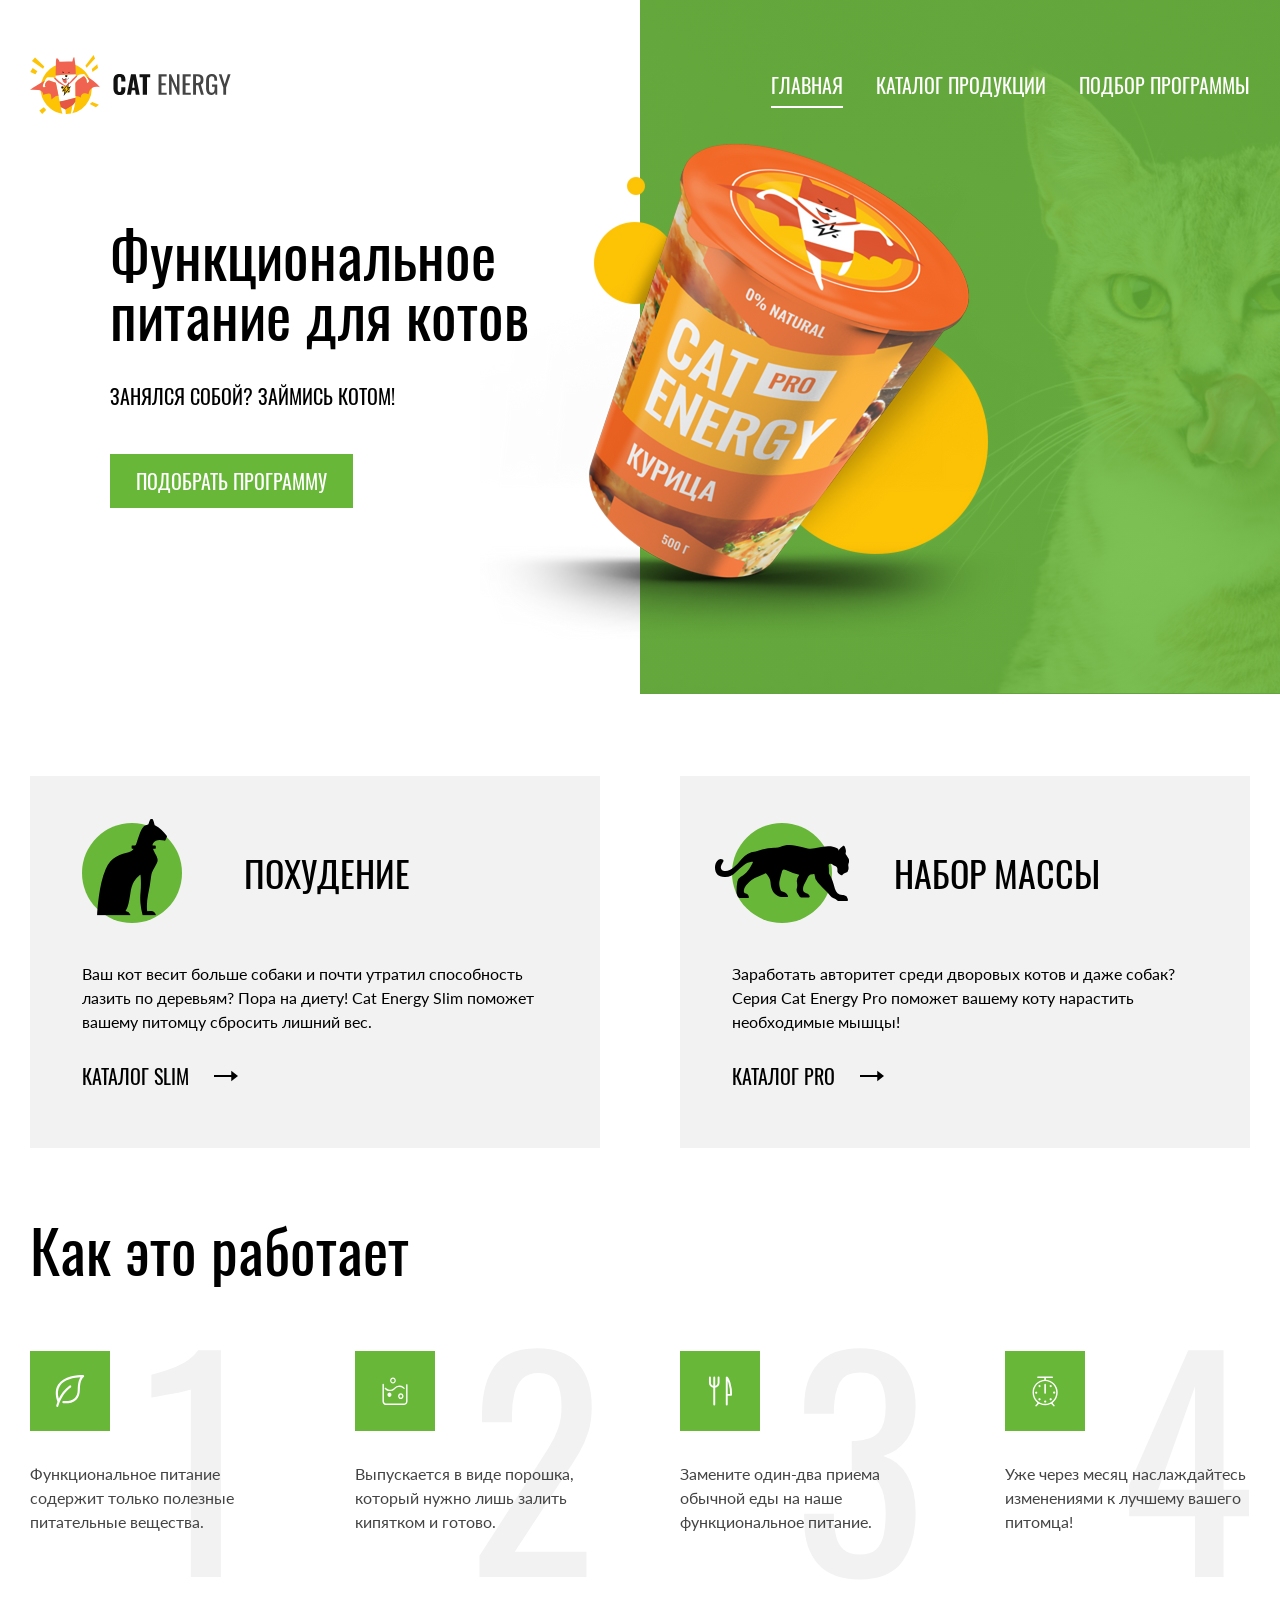
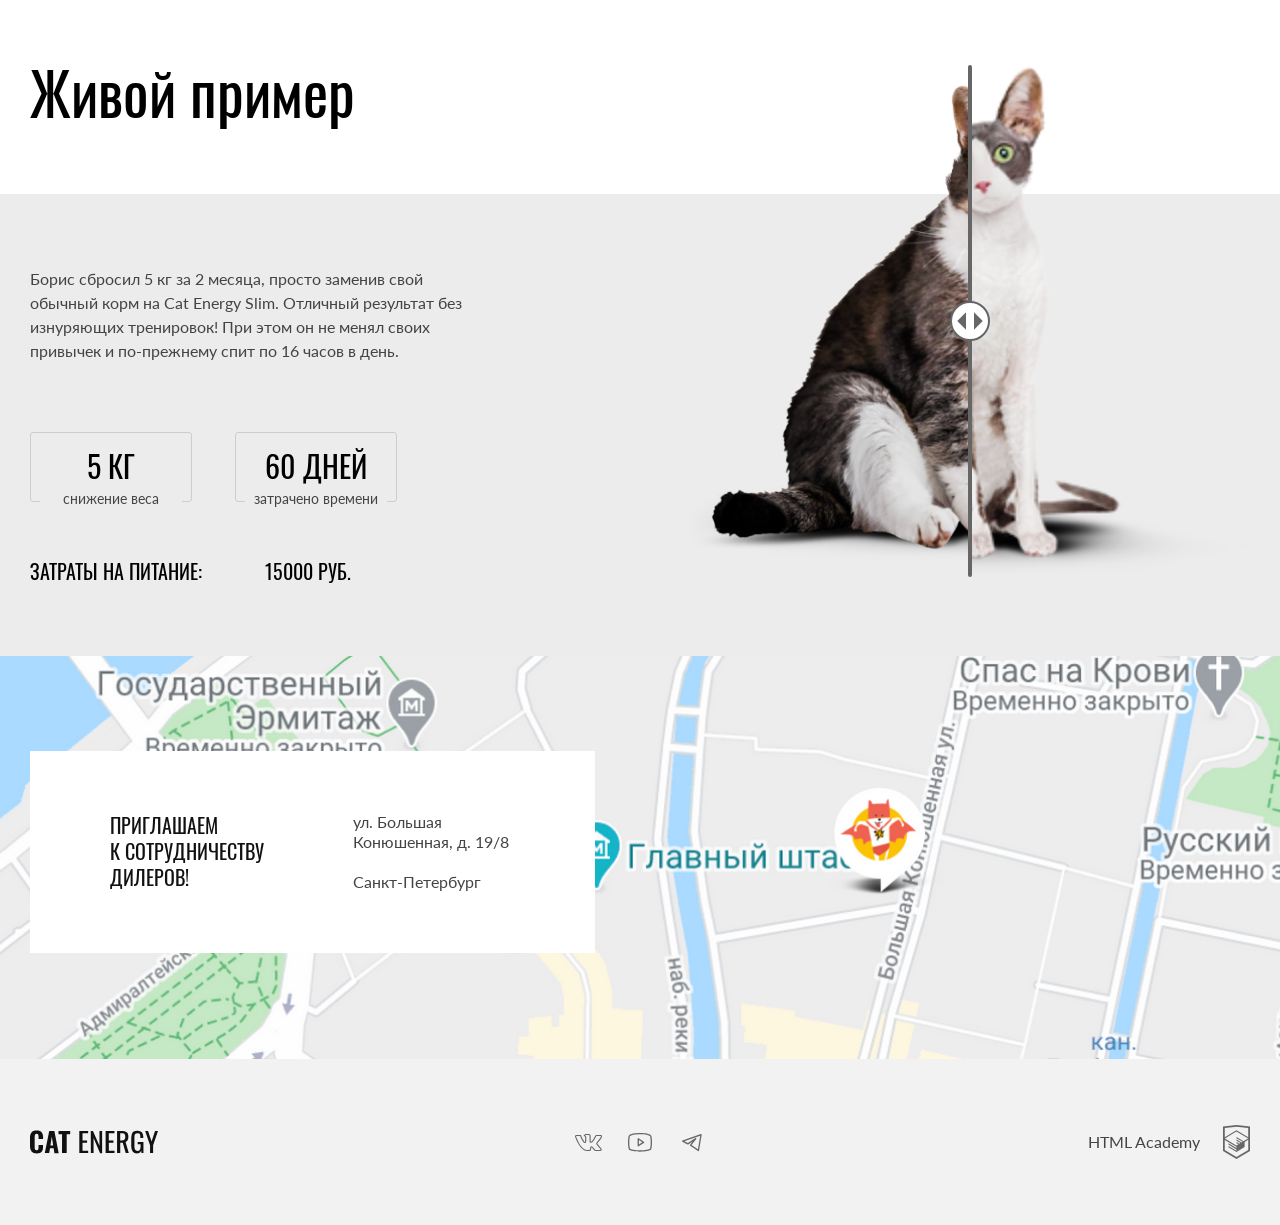
==== index.html @ dfce1898 "Deploying to gh-pages from @ urchifox/cat-energy@81970fe10d95fad7482915ba06e5d07b5912e886 🚀" ====
<!DOCTYPE html><html class="page" lang="ru"><head><meta charset="UTF-8"><title>Cat Energy</title><meta name="viewport" content="width=device-width,initial-scale=1"><link rel="stylesheet" href="styles/styles.css"><link rel="icon" href="favicon.ico"><link rel="icon" href="favicons/favicon.svg" type="image/svg+xml"><link rel="apple-touch-icon" sizes="180x180" href="favicons/180.png"><link rel="manifest" href="manifest.webmanifest"><script src="scripts/index.js" defer="defer"></script></head><body class="page__body"><header class="page__header header"><div class="header__container container"><div class="header__icons-container"><a class="header__logo header__logo--pic logo" href="index.html" tabindex="-1" aria-current="page"><picture><source type="image/svg+xml" media="(min-width: 1280px)" srcset="images/logo-cat-max.svg" width="70" height="59"><source type="image/svg+xml" media="(min-width: 768px)" srcset="images/logo-cat-med.svg" width="60" height="50"><img class="logo__image logo__image--icon" src="images/logo-cat-min.svg" width="33" height="38" alt="Веселый кот-супергерой"></picture></a><a class="header__logo header__logo--text logo" href="index.html" aria-current="page"><img class="logo__image logo__image--text" src="images/logo-text.svg" width="101" height="18" alt="Cat Energy на главную страницу"> </a><button class="header__menu-toggle" type="button" aria-expanded="false" aria-controls="menu"><span class="header__menu-toggle-inner"></span> <span class="visually-hidden">Открыть меню</span></button></div><nav class="header__nav" id="menu"><ul class="header__nav-list"><li class="header__nav-item"><a class="header__nav-link header__nav-link--contrast header__nav-link--current" href="index.html" aria-current="page">Главная</a></li><li class="header__nav-item"><a class="header__nav-link header__nav-link--contrast" href="catalog.html">Каталог продукции</a></li><li class="header__nav-item"><a class="header__nav-link header__nav-link--contrast" href="program.html">Подбор программы</a></li></ul></nav></div></header><main class="page__content content"><section class="content__hero hero"><div class="container"><div class="hero__container"><h1 class="hero__title title">Функциональное питание для&nbsp;котов</h1><p class="hero__tagline tagline">Занялся собой? Займись котом!</p><a class="hero__link button button--minor" href="program.html">Подобрать программу</a><picture><source type="image/png" media="(min-width: 1280px)" srcset="images/can-hero-552-499@1x.png, images/can-hero-552-499@2x.png 2x" width="552" height="499"><source type="image/png" media="(min-width: 768px)" srcset="images/can-hero-709-609@1x.png, images/can-hero-709-609@2x.png 2x" width="709" height="609"><img class="hero__image" src="images/can-hero-280-270@1x.png" srcset="images/can-hero-280-270@2x.png 2x" width="280" height="270" alt="Упаковка корма Cat Energy со вкусом курицы"></picture></div></div></section><section class="content__goals goals"><div class="container"><h2 class="visually-hidden">Корма Cat Energy для разных задач</h2><ul class="goals__list"><li class="goals__item goals__item--weight-loss"><h3 class="goals__title subtitle subtitle--important">Похудение</h3><div class="goals__description"><p class="goals__text">Ваш кот весит больше собаки и почти утратил способность лазить по деревьям? Пора на диету! Cat Energy Slim поможет вашему питомцу сбросить лишний вес.</p></div><a class="goals__link" href="catalog.html">Каталог slim</a><div class="goals__icon goals__icon--weight-loss" aria-hidden="true"></div></li><li class="goals__item goals__item--weight-gain"><h3 class="goals__title subtitle subtitle--important">Набор массы</h3><div class="goals__description"><p class="goals__text">Заработать авторитет среди дворовых котов и даже собак? Серия Cat Energy Pro поможет вашему коту нарастить необходимые мышцы!</p></div><a class="goals__link" href="catalog.html">Каталог pro</a><div class="goals__icon goals__icon--weight-gain" aria-hidden="true"></div></li></ul></div></section><section class="content__features features"><div class="container"><h2 class="features__title title title--accent">Как это работает</h2><ul class="features__list"><li class="features__item features__item--healthy"><p class="features__text">Функциональное питание содержит только полезные питательные вещества.</p></li><li class="features__item features__item--powder"><p class="features__text">Выпускается в виде порошка, который нужно лишь залить кипятком и готово.</p></li><li class="features__item features__item--food"><p class="features__text">Замените один-два приема обычной еды на наше функциональное питание.</p></li><li class="features__item features__item--time"><p class="features__text">Уже через месяц наслаждайтесь изменениями к лучшему вашего питомца!</p></li></ul></div></section><section class="example"><div class="example__container container"><div class="example__info"><h2 class="example__title title">Живой пример</h2><p class="example__text">Борис сбросил 5 кг за 2 месяца, просто заменив свой обычный корм на Cat Energy Slim. Отличный результат без изнуряющих тренировок! При этом он не менял своих привычек и по-прежнему спит по 16 часов в день.</p><dl class="example__stats"><div class="example__stats-item"><dt class="example__stats-description">Снижение веса</dt><dd class="example__stats-number">5 <span aria-hidden="true">кг</span> <span class="visually-hidden">килограмм</span></dd></div><div class="example__stats-item"><dt class="example__stats-description">Затрачено времени</dt><dd class="example__stats-number">60 дней</dd></div><div class="example__stats-item example__stats-item--summary"><dt class="example__stats-description example__stats-description--summary">Затраты на питание:</dt><dd class="example__stats-number example__stats-number--summary"><span class="spaced-number">15000</span> <span aria-hidden="true">руб.</span> <span class="visually-hidden">рублей</span></dd></div></dl></div><div class="example__slider slider"><button class="slider__control" type="button"><span class="visually-hidden">Сравнить состояние до и после</span></button><div class="slider__picture-container slider__picture-container--before"><picture><source type="image/png" media="(min-width: 768px)" srcset="images/cat-slider-before-560-512@1x.png, images/cat-slider-before-560-512@2x.png 2x" width="560" height="512"><img class="slider__picture slider__picture--before" src="images/cat-slider-before-280-256@1x.png" srcset="images/cat-slider-before-280-256@2x.png 2x" width="280" height="256" alt="Толстый кот Борис до перехода на Cat Energy"></picture></div><div class="slider__picture-container slider__picture-container--after"><picture><source type="image/png" media="(min-width: 768px)" srcset="images/cat-slider-after-280-256@1x.png, images/cat-slider-after-280-256@2x.png 2x" width="560" height="512"><img class="slider__picture slider__picture--after" src="images/cat-slider-after-280-256@1x.png" srcset="images/cat-slider-after-280-256@2x.png 2x" width="280" height="256" alt="Стройный кот Борис после питания Cat Energy"></picture></div></div></div></section></main><footer class="page__footer footer"><section class="footer__partnership partnership"><div class="partnership__container partnership__container--contrast container"><div class="partnership__info"><h2 class="partnership__title">Приглашаем к&nbsp;сотрудничеству дилеров!</h2><address class="partnership__adress"><p class="partnership__street"><span aria-hidden="true">ул.</span><span class="visually-hidden">улица</span> Большая Конюшенная, <span aria-hidden="true">д.</span><span class="visually-hidden">дом</span> 19/8</p><p class="partnership__city">Санкт-Петербург</p></address></div></div><div class="partnership__map"><picture><source type="image/png" media="(min-width: 1280px)" srcset="images/location-1440-400@1x.png, images/location-1440-400@2x.png 2x" width="1440" height="400"><source type="image/png" media="(min-width: 768px)" srcset="images/location-768-400@1x.png, images/location-768-400@2x.png 2x" width="768" height="400"><img class="partnership__map-image" aria-hidden="true" src="images/location-320-362@1x.png" srcset="images/location-320-362@2x.png 2x" width="320" height="360" alt="Расположение нашего офиса на карте"></picture><iframe src="https://www.google.com/maps/embed?pb=!1m18!1m12!1m3!1d1998.6193257226203!2d30.320723377388518!3d59.93845866211445!2m3!1f0!2f0!3f0!3m2!1i1024!2i768!4f13.1!3m3!1m2!1s0x4696310fca145cc1%3A0x42b32648d8238007!2z0JHQvtC70YzRiNCw0Y8g0JrQvtC90Y7RiNC10L3QvdCw0Y8g0YPQuy4sIDE5LzgsINCh0LDQvdC60YIt0J_QtdGC0LXRgNCx0YPRgNCzLCDQoNC-0YHRgdC40Y8sIDE5MTE4Ng!5e0!3m2!1sru!2sam!4v1704452496770!5m2!1sru!2sam" width="320" height="362" allowfullscreen title="Расположение нашего офиса на карте google" loading="lazy" referrerpolicy="no-referrer-when-downgrade"></iframe></div></section><div class="footer__container container"><a class="footer__logo logo" href="index.html" aria-current="page"><span class="visually-hidden">На главную страницу</span> <svg class="footer__logo-icon" width="128" height="24" aria-hidden="true"><use href="images/icons/stack.svg#logo-text"></use></svg></a><section class="footer__socials socials"><h2 class="visually-hidden">Мы в соцсетях</h2><ul class="socials__list"><li class="socials__item"><a class="socials__link socials__link--vk" href="#"><span class="visually-hidden">Вконтакте</span></a></li><li class="socials__item"><a class="socials__link socials__link--youtube" href="#"><span class="visually-hidden">YouTube</span></a></li><li class="socials__item"><a class="socials__link socials__link--telegram" href="#"><span class="visually-hidden">Telegram</span></a></li></ul></section><a class="footer__copyright" href="https://htmlacademy.ru/intensive/adaptive">HTML Academy</a></div></footer></body></html>
---- styles/styles.css ----
@charset "UTF-8";@keyframes top-to-cross{0%{transform:translate(-50%,-50%) translateY(-8px)}50%{transform:translate(-50%,-50%) rotate(0deg)}to{transform:translate(-50%,-50%) rotate(45deg)}}@keyframes bottom-to-cross{0%{transform:translate(-50%,-50%) translateY(8px)}50%{transform:translate(-50%,-50%) rotate(0deg)}to{transform:translate(-50%,-50%) rotate(-45deg)}}@keyframes top-to-burger{0%{transform:translate(-50%,-50%) rotate(45deg)}50%{transform:translate(-50%,-50%) rotate(0deg)}to{transform:translate(-50%,-50%) translateY(-8px)}}@keyframes bottom-to-burger{0%{transform:translate(-50%,-50%) rotate(-45deg)}50%{transform:translate(-50%,-50%) rotate(0deg)}to{transform:translate(-50%,-50%) translateY(8px)}}:root{--side-padding:20px}@media screen and (min-width:768px){:root{--side-padding:30px}}@font-face{font-family:"Oswald";font-weight:400;font-style:normal;font-display:swap;src:local("Oswald"),url(../fonts/oswald/oswaldregular.woff2)format("woff2"),url(../fonts/oswald/oswaldregular.woff)format("woff")}@font-face{font-family:"Lato";font-weight:400;font-style:normal;font-display:swap;src:local("Lato"),url(../fonts/lato/Lato-Regular.woff2)format("woff2"),url(../fonts/lato/Lato-Regular.woff)format("woff")}*,::after,::before{box-sizing:border-box}body{margin:0}img{max-width:100%;height:auto;object-fit:contain}a{text-decoration:none;color:inherit}.visually-hidden{position:absolute;width:1px;height:1px;margin:-1px;border:0;padding:0;white-space:nowrap;-webkit-clip-path:inset(100%);clip-path:inset(100%);clip:rect(0 0 0 0);overflow:hidden}.ruble::after{content:" ₽"}.container{margin:0 auto;padding-left:var(--side-padding);padding-right:var(--side-padding);width:100%;max-width:calc(1220px + var(--side-padding)*2)}.logo__image{display:block}.title{font-family:"Oswald",sans-serif;font-size:36px;font-weight:400;line-height:36px;color:#000}@media screen and (min-width:768px){.title{font-size:60px;line-height:60px}}.subtitle{font-family:"Oswald",sans-serif;font-size:24px;font-weight:400;line-height:37px;color:#000}@media screen and (min-width:768px){.subtitle{font-size:36px;line-height:36px}}.subtitle--important,.tagline{text-transform:uppercase}.tagline{font-family:"Oswald",sans-serif;line-height:18px;color:#000}@media screen and (min-width:768px){.tagline{font-size:20px;line-height:20px;text-align:left}}.button{padding:10px;border:0;font-family:"Oswald",sans-serif;font-size:16px;line-height:20px;text-align:center;text-transform:uppercase;color:#fff;background-color:#68b738;transition:background-color .2s ease-out,color .2s ease-out}.button:active,.button:hover{background-color:#5eaa2f}.button:active{color:rgba(255,255,255,.3)}.button--secondary{color:#444;background-color:#f2f2f2}.button--secondary:active,.button--secondary:hover{background-color:#cdcdcd;color:#444}.slider{--left-width:50%;position:relative;display:grid;grid-template-columns:var(--left-width) calc(100% - var(--left-width))}.slider__picture-container{display:flex;overflow:hidden}.slider__picture-container--before{--separator-color:#666666;justify-content:flex-start}.slider__picture-container--before::after{content:"";position:absolute;top:0;bottom:0;left:var(--left-width);transform:translateX(-50%);width:4px;border-radius:2px;background-color:var(--separator-color)}.slider__control:hover+.slider__picture-container--before{--separator-color:#68b738}.slider__control:active+.slider__picture-container--before{--separator-color:#5eaa2f}.slider__picture-container--after{justify-content:flex-end}.slider__picture{display:block;max-width:none}.slider__control{--icon-color:#666666;position:absolute;z-index:1;top:50%;left:var(--left-width);transform:translate(-50%,-50%);width:40px;height:40px;border:2px solid #666;border-radius:50%;background-color:#fff}.slider__control:hover{--icon-color:#68b738;border-color:#68b738}.slider__control:active{--icon-color:#5eaa2f;border-color:#5eaa2f}.slider__control::after{content:"";position:absolute;top:50%;left:50%;transform:translate(-50%,-50%) rotate(45deg);width:18px;height:18px;background:linear-gradient(45deg,var(--icon-color) 33%,transparent 33%,transparent 66%,var(--icon-color) 66%)}.socials__list{margin:0;padding:0;list-style:none;display:flex;justify-content:center;gap:24px}.socials__link{display:block;width:28px;height:22px;background-color:#666;-webkit-mask-image:var(--icon-url);mask-image:var(--icon-url);-webkit-mask-size:contain;mask-size:contain;-webkit-mask-repeat:no-repeat;mask-repeat:no-repeat;-webkit-mask-position:center;mask-position:center;transition:background-color .2s ease-out,opacity .2s ease-out}.form__title::before,.socials__link:active,.socials__link:hover{background-color:#68b738}.socials__link:active{opacity:.3}.socials__link--vk{--icon-url:url("../images/icons/stack.svg#vk-logo")}.socials__link--youtube{--icon-url:url("../images/icons/stack.svg#youtube-logo")}.socials__link--telegram{--icon-url:url("../images/icons/stack.svg#telegram-logo")}.form__section{border:0;margin-left:0;margin-right:0;margin-bottom:24px;padding:0}@media screen and (min-width:768px) and (max-width:1279.98px){.form__section{margin-bottom:65px}}@media screen and (min-width:1280px){.form__section{margin-bottom:70px}}.form__title{--side-offset:20px;position:relative;margin-bottom:35px;padding:0;width:-moz-fit-content;width:fit-content;max-width:calc(100% - var(--side-offset));display:inline-block;line-height:26px;box-shadow:var(--side-offset)0#fff,calc(0px - var(--side-offset))0#fff;background-color:#fff}.form__title::before{content:"";position:absolute;z-index:-1;top:15px;right:0;width:100vw;height:2px;box-shadow:100vw 0 0#68b738}@media screen and (min-width:768px){.form__title::before{top:24px}.form__title{margin-bottom:76px;line-height:36px}}@media screen and (min-width:768px) and (max-width:1279.98px){.form__title{--side-offset:40px}}@media screen and (min-width:1280px){.form__title{--side-offset:40px}}.form__title-break::after{content:"\a"}@media screen and (max-width:767.98px){.form__title-break::after{white-space:pre}}.form__list-container{display:grid;gap:24px}@media screen and (min-width:768px) and (max-width:1279.98px){.form__list-container{gap:72px}}@media screen and (min-width:1280px){.form__list-container{grid-template-columns:1fr 1fr;gap:80px}}.form__list{margin:0;padding:0;list-style:none;width:100%;display:flex;flex-wrap:wrap}.form__list--text{gap:14px}@media screen and (min-width:768px) and (max-width:1279.98px){.form__list--text{gap:20px}}@media screen and (min-width:1280px){.form__list--text{gap:20px 80px}}.form__list--radio{position:relative;padding-top:22px;padding-bottom:19px;gap:13px}@media screen and (min-width:768px) and (max-width:1279.98px){.form__list--radio{padding:23px 27px 27px}}@media screen and (min-width:1280px){.form__list--radio{padding:25px 28px}}.form__list--radio::before{content:"";position:absolute;top:0;bottom:-1px}@media screen and (max-width:767.98px){.form__list--radio::before{left:calc(0px - var(--side-padding));right:calc(0px - var(--side-padding));border-top:1px solid #ebebeb;border-bottom:1px solid #ebebeb}}@media screen and (min-width:768px){.form__list--radio::before{left:0;right:0;border:1px solid #ebebeb}}.form__list--checkbox{gap:13px}@media screen and (min-width:768px) and (max-width:1279.98px){.form__list--checkbox{display:grid;grid-template-columns:1fr 1fr;gap:32px 60px}}@media screen and (min-width:1280px){.form__list--checkbox{display:grid;grid-template-columns:1fr 1fr 1fr 1fr;gap:40px 80px}}.form__item{position:relative;width:100%;display:flex;align-items:center;gap:13px}@media screen and (min-width:1280px){.form__item:not(.form__item--textarea){max-width:570px}}.form__label{order:-1;font-family:"Oswald",sans-serif;font-size:16px;text-transform:uppercase}@media screen and (min-width:768px){.form__label{font-size:20px;line-height:normal}}.form__label--required{display:block}.form__label--required::after{content:"*"}.form__label--checkbox,.form__label--radio{display:flex;align-items:center;gap:15px}.form__label--checkbox:disabled,.form__label--radio:disabled{opacity:.3}.form__label--checkbox::before,.form__label--radio::before{content:"";width:var(--input-size);height:var(--input-size);border:1px solid #cdcdcd}.form__label--checkbox:not(:disabled):hover::before,.form__label--radio:not(:disabled):hover::before{border-color:#bababa}input:checked+.form__label--checkbox::before,input:checked+.form__label--radio::before{background-image:var(--checked-background-image);background-size:var(--checked-icon-size);background-repeat:no-repeat;background-position:center}@media screen and (min-width:768px){.form__label--checkbox,.form__label--radio{gap:20px}}.form__label--radio{--input-size:30px;--checked-icon-size:13px 13px;--checked-background-image:radial-gradient(circle closest-side, #68b738 90%, transparent 100%)}.form__label--radio::before{border-radius:50%}@media screen and (min-width:768px){.form__label--radio{--input-size:40px;--checked-icon-size:18px 18px}}.form__label--checkbox{--input-size:30px;--checked-icon-size:26px 26px;--checked-background-image:url("../images/icons/stack.svg#check")}@media screen and (min-width:768px){.form__label--checkbox{--input-size:40px}}.form__input,.form__input-container{position:relative;flex-grow:1}.form__input{padding:14px 15px 13px;height:45px;border:1px solid #e7e7e7;font-family:"Oswald",sans-serif;font-size:16px;line-height:18px;text-transform:uppercase;color:#444;transition:border-color .2s ease-out}.form__input:hover{border-color:#cdcdcd}.form__input:not(:placeholder-shown):invalid{border-color:#ff8282}.form__input:active,.form__input:focus{border-color:#444}.form__input::placeholder{transition:opacity .2s ease-out;opacity:.5}.form__input:focus::placeholder{opacity:0}@media screen and (min-width:768px){.form__input{padding:11px 20px;height:52px;font-size:20px;line-height:normal}}.form__input--with-icon{padding-right:44px;width:100%}.form__input--textarea{height:150px}@media screen and (min-width:768px){.form__input--textarea{height:175px}}.form__icon{position:absolute;top:50%;right:12px;stroke:#222;transform:translateY(-50%);transition:stroke .2s ease-out}.form__input:not(:placeholder-shown):not(:active):not(:focus):invalid+.form__icon{stroke:#ff8282}.form__input:active+.form__icon,.form__input:focus+.form__icon{stroke:#68b738}.form__footer-container{display:grid;gap:21px;align-items:center}@media screen and (min-width:768px) and (max-width:1279.98px){.form__footer-container{grid-template-columns:1fr 1fr;gap:60px}}@media screen and (min-width:1280px){.form__footer-container{grid-template-columns:1fr 1fr;gap:80px}}.form__button{width:100%}@media screen and (min-width:768px){.form__button{padding-top:14px;padding-bottom:14px;font-size:20px}}.form__note{margin:0;line-height:16px;color:#000;text-align:center}@media screen and (min-width:768px){.form__note{font-size:16px;text-align:left}}.card{padding-top:20px;padding-bottom:25px;height:100%;display:grid;grid-template-areas:"cover name""cover features""button button";grid-template-columns:1fr 1fr;grid-template-rows:auto auto 1fr}@media screen and (min-width:768px){.card{padding:0 37px 40px;grid-template-areas:"cover""name""features""button";grid-template-columns:1fr;grid-template-rows:auto auto auto 1fr;background-color:#f2f2f2}}.card--show-more{--icon-size:30px;--icon-margin-bottom:23px;padding-top:25px;grid-template-areas:"icon""name""text""button";grid-template-columns:1fr;background:0 0}.card--show-more::after,.card--show-more::before{content:"";margin-bottom:var(--icon-margin-bottom);grid-area:icon;justify-self:center;align-self:center;width:2px;height:var(--icon-size);background-color:#f2f2f2}.card--show-more::after{transform:translateX(-50%) rotate(90deg)}@media screen and (min-width:768px){.card--show-more{--icon-size:60px;padding-top:50px;padding-bottom:38px;border:2px solid #f2f2f2;--icon-margin-bottom:50px}}@media screen and (min-width:1280px){.card--show-more{--icon-margin-bottom:40px}}.card--addition{padding-top:13px;padding-bottom:17px;grid-template-areas:"name""features""button";grid-template-columns:1fr;background-color:transparent}@media screen and (min-width:768px) and (max-width:1279.98px){.card--addition{padding-top:26px;padding-bottom:27px;grid-template-areas:"name features""button button";grid-template-columns:1fr 1fr;grid-template-rows:auto auto;gap:25px}}@media screen and (min-width:1280px){.card--addition{padding:15px 0 16px;grid-template-areas:"name features button";grid-template-columns:285px 285px 245px;grid-template-rows:auto;gap:40px;align-items:center}}.card__name{margin-top:0;margin-bottom:14px;grid-area:name;font-family:"Oswald",sans-serif;font-size:16px;font-weight:400;line-height:20px;text-transform:uppercase;color:#222}@media screen and (min-width:768px){.card__name{margin-bottom:15px;font-size:20px;text-align:center;line-height:24px}}@media screen and (min-width:1280px){.card__name{margin-bottom:24px}}.card__name--show-more{margin-bottom:8px;text-align:center;color:#111}@media screen and (min-width:768px) and (max-width:1279.98px){.card__name--show-more{margin-bottom:23px}}@media screen and (min-width:1280px){.card__name--show-more{margin-bottom:26px}}.card__name--addition{line-height:16px;text-align:left}@media screen and (min-width:768px){.card__name--addition{line-height:20px;margin-bottom:0}}.card__link{color:#222;transition:opacity .2s ease-out}.card__link:hover{opacity:.6}.card__link:active{opacity:.3}.card__name-break::after{content:"\a"}@media screen and (max-width:767.98px){.card__name-break:nth-child(1)::after{white-space:pre}}@media screen and (min-width:768px){.card__name-break:nth-child(2)::after{white-space:pre}}.card__features{margin-top:0;margin-bottom:21px;grid-area:features}@media screen and (min-width:768px){.card__features{margin-bottom:32px}}.card__features--addition{margin-bottom:15px;display:flex;justify-content:space-between}@media screen and (min-width:768px) and (max-width:1279.98px){.card__features--addition{margin-bottom:0;display:grid;grid-template-columns:1fr 60px;text-align:right;gap:33px}}@media screen and (min-width:1280px){.card__features--addition{margin-bottom:0}}.card__feature-item{display:flex;justify-content:space-between;font-size:12px;line-height:16px}@media screen and (min-width:768px){.card__feature-item{padding-top:5px;padding-bottom:5px;border-bottom:1px solid #cdcdcd;font-size:16px;line-height:20px}}.card__feature-item--addition{justify-content:flex-end;font-size:14px;line-height:14px}@media screen and (min-width:768px){.card__feature-item--addition{padding-top:0;padding-bottom:0;border:0;font-size:16px;line-height:20px}}.card__feature-key,.card__feature-value{margin:0}.card__text{margin-top:0;margin-bottom:21px;font-size:12px;line-height:16px;text-align:center}@media screen and (min-width:768px){.card__text{font-size:16px;line-height:18px}}.card__cover{margin-bottom:17px;grid-area:cover;align-self:self-start;height:107px;display:flex;justify-content:center;align-items:center}@media screen and (min-width:768px){.card__cover{margin-top:-71px;height:210px}}@media screen and (min-width:768px) and (max-width:1279.98px){.card__cover{margin-bottom:23px}}@media screen and (min-width:1280px){.card__cover{margin-bottom:13px}}.card__image{display:block;transition:transform .2s ease-out}.card__image:hover{transform:scale(1.1)}.card__image:active{transform:scale(.9)}.card__button{grid-area:button;align-self:self-end}.hero{position:relative}.hero::before{content:"";position:absolute;top:-27px;bottom:178px;left:0;right:0;background-color:#3f3f43;background-image:linear-gradient(to bottom,rgba(104,183,56,.85) 0%,rgba(104,183,56,.85) 100%),-webkit-image-set(url(../images/cat-hero-320-302@2x.jpg)type("image/jpeg") 1x,url(../images/cat-hero-320-302@2x.jpg)type("image/jpeg") 2x),linear-gradient(to bottom,#3f3f43 0%,#3f3f43 100%);background-image:linear-gradient(to bottom,rgba(104,183,56,.85)0,rgba(104,183,56,.85) 100%),image-set(url(../images/cat-hero-320-302@2x.jpg)type("image/jpeg") 1x,url(../images/cat-hero-320-302@2x.jpg)type("image/jpeg") 2x),linear-gradient(to bottom,#3f3f43 0,#3f3f43 100%);background-repeat:no-repeat;background-position:center;background-size:cover}@media screen and (min-width:768px) and (max-width:1279.98px){.hero::before{display:none}}@media screen and (min-width:1280px){.hero::before{top:0;left:50%;right:0;z-index:-1;height:694px;background-image:linear-gradient(to bottom,rgba(104,183,56,.85) 0%,rgba(104,183,56,.85) 100%),-webkit-image-set(url(../images/cat-hero-1040-694@2x.jpg)type("image/jpeg") 1x,url(../images/cat-hero-1040-694@2x.jpg)type("image/jpeg") 2x),linear-gradient(to bottom,#3f3f43 0%,#3f3f43 100%);background-image:linear-gradient(to bottom,rgba(104,183,56,.85)0,rgba(104,183,56,.85) 100%),image-set(url(../images/cat-hero-1040-694@2x.jpg)type("image/jpeg") 1x,url(../images/cat-hero-1040-694@2x.jpg)type("image/jpeg") 2x),linear-gradient(to bottom,#3f3f43 0,#3f3f43 100%);background-position:center left;background-size:auto,min(max(1040px,100%),1400px),auto}.hero{position:static}}.hero__container{position:relative;display:grid;grid-template-areas:"title""tagline""picture""link";justify-items:center;grid-template-columns:1fr}@media screen and (min-width:768px) and (max-width:1279.98px){.hero__container{grid-template-areas:"title""tagline""link""picture";justify-items:stretch;padding-left:90px;padding-right:90px}}@media screen and (min-width:1280px){.hero__container{grid-template-areas:"title picture""tagline picture""link picture";justify-items:start;grid-template-rows:auto auto 1fr;grid-template-columns:490px 1fr;padding-top:36px;padding-left:80px;align-items:start;min-height:506px}}.hero__title{margin-top:0;margin-bottom:25px;grid-area:title;text-align:center;overflow-wrap:break-word;color:#fff}@media screen and (min-width:768px){.hero__title{margin-bottom:40px;text-align:left;color:#000}}.hero__tagline{margin-top:0;margin-bottom:25px;grid-area:tagline;text-align:center;line-height:18px;overflow-wrap:break-word;color:#fff}@media screen and (min-width:768px){.hero__tagline{margin-bottom:45px;line-height:25px;text-align:left;color:#000}}.hero__image{margin-bottom:3px;grid-area:picture;display:block}@media screen and (min-width:768px) and (max-width:1279.98px){.hero__image{position:relative;z-index:-1;left:50%;transform:translateX(-50%) translateX(90px);margin-top:-83px;margin-left:-90px;margin-right:-90px;max-width:-moz-fit-content;max-width:fit-content}}@media screen and (min-width:1280px){.hero__image{position:absolute;z-index:-1;top:-81px;left:-120px;margin-bottom:0}}.hero__link{grid-area:link;width:100%;overflow-wrap:break-word}@media screen and (min-width:768px){.hero__link{justify-self:start;padding:14px 26px;width:auto;font-size:20px;line-height:26px}}.goals__list{margin:0;padding:0;list-style:none;display:grid;grid-template-columns:1fr;gap:20px}@media screen and (min-width:768px) and (max-width:1279.98px){.goals__list{gap:30px}}@media screen and (min-width:1280px){.goals__list{grid-template-columns:1fr 1fr;gap:80px}}.goals__item{--circle-radius:50px;padding:24px 20px 18px;width:100%;display:grid;grid-template-areas:"icon title""text text""link link";grid-template-columns:var(--circle-radius) 1fr;grid-template-rows:auto auto 1fr;gap:0 20px;background-color:#f2f2f2}@media screen and (min-width:768px) and (max-width:1279.98px){.goals__item{--circle-radius:200px;padding:77px 63px 57px 52px;grid-template-areas:"title icon""text icon""link icon";grid-template-columns:1fr var(--circle-radius);gap:0 50px}}@media screen and (min-width:1280px){.goals__item{--circle-radius:100px;padding:47px 61px 57px 52px;gap:0 62px}}.goals__title{grid-area:title;margin-top:0;margin-bottom:0;align-self:center;word-break:break-word}.goals__description{grid-area:text;margin-top:22px;margin-bottom:14px;overflow-wrap:break-word;color:#444}@media screen and (max-width:767.98px){.goals__description{padding-bottom:23px;border-bottom:1px solid #d9d9d9}}@media screen and (min-width:768px) and (max-width:1279.98px){.goals__description{margin-top:24px;margin-bottom:52px;color:#000}}@media screen and (min-width:1280px){.goals__description{margin-top:39px;margin-bottom:27px;color:#000}}.goals__text{margin-top:0;margin-bottom:0}.goals__link{grid-area:link;align-self:self-end;width:-moz-fit-content;width:fit-content;max-width:100%;display:flex;align-items:center;gap:15px;font-family:"Oswald",sans-serif;font-size:16px;line-height:normal;text-transform:uppercase;word-break:break-word;color:#000;transition:opacity .2s ease-out}.goals__link:hover::after{background-position:right center}.goals__link:active{opacity:.2}@media screen and (min-width:768px){.goals__link{font-size:20px;gap:25px}}.goals__link::after{content:"";width:32px;height:12px;flex-shrink:0;background-image:url(../images/icons/stack.svg#arrow);background-size:cover;background-position:right 8px center;background-repeat:no-repeat;transition:background-position .2s ease-out}.goals__icon{grid-area:icon;position:relative;align-self:center;width:var(--circle-radius);height:var(--circle-radius);border-radius:50%;background-color:#68b738}.goals__icon::after{content:"";position:absolute;width:var(--cat-width);height:var(--cat-height);background-image:var(--url-to-vector);background-size:contain;background-repeat:no-repeat;background-position:center;top:calc(50% + var(--vertical-shift, 0px));left:calc(50% + var(--horizontal-shift, 0px));transform:translate(-50%,-50%)}.goals__icon--weight-loss::after{--url-to-vector:url("../images/icons/stack.svg#cat-slim");--cat-width:36px;--cat-height:50px;--vertical-shift:-3px}@media screen and (min-width:768px) and (max-width:1279.98px){.goals__icon--weight-loss::after{--cat-width:140px;--cat-height:194px;--vertical-shift:-11px}}@media screen and (min-width:1280px){.goals__icon--weight-loss::after{--cat-width:70px;--cat-height:97px;--vertical-shift:-6px}}.goals__icon--weight-gain::after{--url-to-vector:url("../images/icons/stack.svg#cat-pro");--cat-width:67px;--cat-height:28px}@media screen and (min-width:768px) and (max-width:1279.98px){.goals__icon--weight-gain::after{--cat-width:268px;--cat-height:112px}}@media screen and (min-width:1280px){.goals__icon--weight-gain::after{--cat-width:134px;--cat-height:56px}}@media screen and (min-width:768px) and (max-width:1279.98px){.features{padding-bottom:60px;border-bottom:1px solid #ececec}}.features__title{margin-top:0;margin-bottom:40px}@media screen and (min-width:768px){.features__title{margin-bottom:72px}}.features__list{margin:0;padding:0;list-style:none;display:grid;grid-template-columns:1fr;gap:20px;counter-reset:features}@media screen and (min-width:768px) and (max-width:1279.98px){.features__list{grid-template-columns:repeat(2,245px);gap:90px 134px;justify-content:center;padding-right:75px}}@media screen and (min-width:1280px){.features__list{grid-template-columns:repeat(4,245px);gap:90px 80px}}.features__item{--box-size:60px;position:relative;display:flex;align-items:center;gap:20px;counter-increment:features}.features__item::before{content:"";width:var(--box-size);height:var(--box-size);flex-shrink:0;background-color:#68b738;background-image:var(--url);background-size:var(--icon-width) var(--icon-height);background-position:center;background-repeat:no-repeat}.features__item::after{content:counter(features);position:absolute;z-index:-1;top:-40px;left:113px;font-family:"Oswald",sans-serif;font-size:280px;font-style:normal;font-weight:400;line-height:280px;text-align:center;color:#f2f2f2}@media screen and (max-width:767.98px){.features__item::after{display:none}}@media screen and (min-width:768px){.features__item{--box-size:80px;min-height:227px;flex-direction:column;align-items:flex-start;gap:31px}}.features__item--healthy{--url:url("../images/icons/stack.svg#leaf");--icon-width:30px;--icon-height:32px}.features__item--powder{--url:url("../images/icons/stack.svg#powder");--icon-width:26px;--icon-height:29px}.features__item--food{--url:url("../images/icons/stack.svg#fork-knife");--icon-width:25px;--icon-height:30px}.features__item--time{--url:url("../images/icons/stack.svg#clock");--icon-width:26px;--icon-height:31px}.features__text{margin:0}.example{padding-top:25px;padding-bottom:40px;background-color:#ececec}@media screen and (min-width:768px) and (max-width:1279.98px){.example{padding-bottom:101px}}@media screen and (min-width:1280px){.example{padding-bottom:75px}}@media screen and (min-width:768px){.example{padding-top:0;background:linear-gradient(to top,#ececec 462px,transparent 462px)}}.example__container{display:flex;flex-direction:column;gap:20px}@media screen and (min-width:768px) and (max-width:1279.98px){.example__container{gap:99px}}@media screen and (min-width:1280px){.example__container{flex-direction:row;gap:224px}}.example__title{margin-top:0;margin-bottom:40px;line-height:40px}@media screen and (min-width:768px) and (max-width:1279.98px){.example__title{margin-bottom:60px;line-height:60px}}@media screen and (min-width:1280px){.example__title{margin-bottom:146px;line-height:60px}}.example__text{margin-top:0;margin-bottom:0}.example__text:last-of-type{margin-bottom:20px}@media screen and (min-width:768px) and (max-width:1279.98px){.example__text:last-of-type{margin-bottom:55px}}@media screen and (min-width:1280px){.example__text:last-of-type{margin-bottom:69px}}.example__stats{margin-top:0;margin-bottom:0;display:flex;flex-direction:row;flex-wrap:wrap;justify-content:center;gap:20px 32px}@media screen and (min-width:768px){.example__stats{justify-content:flex-start;gap:55px 43px}}.example__stats-item{display:flex;flex-direction:column-reverse;align-items:center}.example__stats-item--summary{width:100%;flex-direction:row;justify-content:center;gap:4px}@media screen and (min-width:768px) and (max-width:1279.98px){.example__stats-item--summary{margin-left:auto;width:-moz-fit-content;width:fit-content;flex-direction:column;align-items:flex-end}}@media screen and (min-width:1280px){.example__stats-item--summary{gap:63px;justify-content:flex-start}}.example__stats-number{margin:0;padding-top:14px;padding-bottom:17px;min-width:124px;border:1px solid #cdcdcd;border-radius:3px;font-family:"Oswald",sans-serif;font-size:24px;line-height:24px;text-align:center;text-transform:uppercase;color:#000}@media screen and (min-width:768px){.example__stats-number{min-width:162px;font-size:30px;line-height:37px}}.example__stats-number--summary{padding-top:0;padding-bottom:0;min-width:-moz-fit-content;min-width:fit-content;border:0;font-size:14px;line-height:20px;color:#000}@media screen and (min-width:768px){.example__stats-number--summary{font-size:20px}}.example__stats-description{margin-top:-10px;margin-bottom:0;width:calc(100% - 44px);font-size:12px;line-height:12px;text-align:center;text-transform:lowercase;color:#444;background-color:#ececec}@media screen and (min-width:768px) and (max-width:1279.98px){.example__stats-description{width:calc(100% - 20px);font-size:14px;line-height:14px;background-color:#fff}}@media screen and (min-width:1280px){.example__stats-description{width:calc(100% - 20px);font-size:14px;line-height:14px}}.example__stats-description--summary{margin-top:0;width:-moz-fit-content;width:fit-content;font-family:"Oswald",sans-serif;font-size:14px;line-height:20px;text-transform:uppercase;color:#000;background-color:transparent}@media screen and (min-width:768px){.example__stats-description--summary{font-size:20px;line-height:20px}}.example__slider{align-self:center;width:280px;flex-shrink:0}@media screen and (min-width:768px){.example__slider{width:560px}}@media screen and (min-width:768px) and (max-width:1279.98px){.program-request{padding-left:40px;padding-right:40px}}.program-request__title{margin-top:0;margin-bottom:37px}@media screen and (min-width:768px) and (max-width:1279.98px){.program-request__title{margin-bottom:54px}}@media screen and (min-width:1280px){.program-request__title{margin-bottom:55px}}.program-request__tagline{margin-top:0;margin-bottom:39px}@media screen and (min-width:768px){.program-request__tagline{margin-bottom:66px;line-height:30px}}.program-request__tagline-break::after{content:"\a";white-space:pre}.catalog__title{margin-top:0;margin-bottom:40px}@media screen and (min-width:768px){.catalog__title{margin-bottom:165px}}.catalog__list{margin:0;padding:0;list-style:none;width:100%;display:grid;grid-template-columns:repeat(auto-fill,minmax(220px,1fr));gap:0 30px}@media screen and (min-width:768px) and (max-width:1279.98px){.catalog__list{gap:141px 60px;grid-template-columns:repeat(auto-fill,minmax(245px,1fr))}}@media screen and (min-width:1280px){.catalog__list{gap:144px 80px}}.catalog__item{flex-basis:230px;flex-shrink:0;flex-grow:1}@media screen and (max-width:767.98px){.catalog__item{position:relative}.catalog__item::after,.catalog__item::before{content:"";position:absolute;left:calc(0px - var(--side-padding));right:calc(0px - var(--side-padding));height:1px;background-color:#ebebeb}.catalog__item::before{top:0}.catalog__item::after{top:100%}}.additions__title{--side-offset:20px;position:relative;margin-top:0;margin-bottom:36px;width:-moz-fit-content;width:fit-content;max-width:100%;line-height:24px;box-shadow:var(--side-offset)0#fff,calc(0px - var(--side-offset))0#fff;background-color:#fff}.additions__title::before{content:"";position:absolute;z-index:-1;top:15px;right:0;width:100vw;height:2px;background-color:#68b738;box-shadow:100vw 0 0#68b738}@media screen and (min-width:768px){.additions__title::before{top:24px}}@media screen and (min-width:768px) and (max-width:1279.98px){.additions__title{--side-offset:0px;margin-bottom:83px;padding-left:40px;padding-right:40px;line-height:36px}}@media screen and (min-width:1280px){.additions__title{--side-offset:40px;margin-bottom:80px;line-height:36px}}.additions__container{display:flex;flex-direction:column}@media screen and (min-width:1280px){.additions__container{flex-direction:row;align-items:stretch;gap:80px}}.additions__list{padding:0;list-style:none;margin:0 0 35px}@media screen and (min-width:768px) and (max-width:1279.98px){.additions__list{margin-bottom:70px}}@media screen and (min-width:1280px){.additions__list{margin-bottom:0}}.additions__item{margin-top:-1px;width:100%;border-top:1px solid #ebebeb;border-bottom:1px solid #ebebeb}@media screen and (min-width:768px) and (max-width:1279.98px){.additions__item{border:1px solid #cdcdcd}}@media screen and (min-width:1280px){.additions__item{width:-moz-fit-content;width:fit-content}}.promo,.promo::before{background-repeat:no-repeat}.promo{padding-top:59px;padding-bottom:43px;display:flex;flex-direction:column;align-items:center;justify-content:center;gap:48px;background-color:#68b738;background-image:linear-gradient(rgba(104,183,56,.85),rgba(104,183,56,.85)),-webkit-image-set(url(../images/cat-backpack-280-290@1x.jpg)type("image/jpeg") 1x,url(../images/cat-backpack-280-290@2x.jpg)type("image/jpeg") 2x);background-image:linear-gradient(rgba(104,183,56,.85),rgba(104,183,56,.85)),image-set(url(../images/cat-backpack-280-290@1x.jpg)type("image/jpeg") 1x,url(../images/cat-backpack-280-290@2x.jpg)type("image/jpeg") 2x);background-position:center,center;background-size:cover,cover}.promo::before{content:"";width:78px;height:80px;background-image:url(../images/icons/stack.svg#gift);background-position:center;block-size:contain}@media screen and (min-width:768px) and (max-width:1279.98px){.promo{padding:57px 77px 60px;flex-direction:row;justify-content:start;gap:264px;background-image:linear-gradient(rgba(104,183,56,.85),rgba(104,183,56,.85)),-webkit-image-set(url(../images/cat-backpack-707-200@1x.jpg)type("image/jpeg") 1x,url(../images/cat-backpack-707-200@2x.jpg)type("image/jpeg") 2x);background-image:linear-gradient(rgba(104,183,56,.85),rgba(104,183,56,.85)),image-set(url(../images/cat-backpack-707-200@1x.jpg)type("image/jpeg") 1x,url(../images/cat-backpack-707-200@2x.jpg)type("image/jpeg") 2x)}}@media screen and (min-width:1280px){.promo{padding:56px 42px 43px;gap:46px;background-image:linear-gradient(rgba(104,183,56,.85),rgba(104,183,56,.85)),-webkit-image-set(url(../images/cat-backpack-245-288@1x.jpg)type("image/jpeg") 1x,url(../images/cat-backpack-245-288@2x.jpg)type("image/jpeg") 2x);background-image:linear-gradient(rgba(104,183,56,.85),rgba(104,183,56,.85)),image-set(url(../images/cat-backpack-245-288@1x.jpg)type("image/jpeg") 1x,url(../images/cat-backpack-245-288@2x.jpg)type("image/jpeg") 2x)}}.promo__text{margin-top:0;margin-bottom:0;width:161px;font-size:16px;font-weight:400;line-height:20px;text-align:center;color:#fff}@media screen and (min-width:768px) and (max-width:1279.98px){.promo__text{text-align:left}}.partnership{position:relative}@media screen and (min-width:1280px){.partnership{padding-top:95px;padding-bottom:106px}.partnership__container{background-color:#fff}}.partnership__container--contrast{background-color:#fff}.partnership__info{padding-top:26px;padding-bottom:26px;display:grid;grid-template-columns:140px 140px;justify-content:space-between}@media screen and (min-width:768px) and (max-width:1279.98px){.partnership__info{padding:61px 40px;grid-template-columns:163px 157px}}@media screen and (min-width:1280px){.partnership__info{position:relative;z-index:1;padding:61px 80px;width:565px;grid-template-columns:1fr 1fr;gap:80px;background-color:#fff}}.partnership__title{margin:0;font-family:"Oswald",sans-serif;font-size:16px;font-weight:400;line-height:20px;color:#111;text-transform:uppercase}@media screen and (min-width:768px){.partnership__title{font-size:20px;line-height:26px}}.partnership__adress{font-style:normal;line-height:20px}@media screen and (min-width:768px) and (max-width:1279.98px){.partnership__adress{text-align:right}}.partnership__street{margin:0}@media screen and (min-width:768px){.partnership__street{margin-bottom:20px}}.partnership__city{margin:0}.partnership__map{--map-height:362px;width:100%;height:var(--map-height)}@media screen and (min-width:768px) and (max-width:1279.98px){.partnership__map{--map-height:400px}}@media screen and (min-width:1280px){.partnership__map{--map-height:100%;position:absolute;top:0;left:0}}.partnership__map iframe{position:relative;top:calc(0px - var(--map-height));border:0}.partnership__map iframe,.partnership__map-image{width:100%;height:100%;display:block;object-fit:cover}.page__body{min-height:100vh;display:flex;flex-direction:column;font-family:"Lato",sans-serif;font-size:14px;line-height:18px;color:#444;background-color:#fff}@media screen and (min-width:768px){.page__body{font-size:16px;line-height:24px}}.page__header{margin-bottom:27px}@media screen and (min-width:768px) and (max-width:1279.98px){.page__header{margin-bottom:40px}}@media screen and (min-width:1280px){.page__header{margin-bottom:19px}}.header__container{position:relative;display:flex;flex-direction:column;align-items:center;background-color:#fff}@media screen and (min-width:768px) and (max-width:1279.98px){.header__container{padding-top:25px;padding-bottom:25px;flex-direction:row;justify-content:space-between;gap:66px}}@media screen and (min-width:1280px){.header__container{padding-top:55px;padding-bottom:55px;flex-direction:row;justify-content:space-between;gap:66px;background-color:transparent}}@media screen and (max-width:767.98px){.header__container--with-separator{border-bottom:1px solid #ececec}}.header__icons-container{padding-top:13px;padding-bottom:15px;width:100%;display:grid;grid-template-columns:1fr auto 1fr;gap:33px;align-items:center}@media screen and (max-width:767.98px){.header__icons-container{position:relative;z-index:2;background-color:#fff}}@media screen and (min-width:768px){.header__icons-container{padding-top:0;padding-right:0;padding-bottom:0;width:-moz-fit-content;width:fit-content;display:flex;gap:13px;flex-shrink:0;transition:opacity .2s ease-out}.header__icons-container:hover{opacity:.8}.header__icons-container:active{opacity:.6}}.header__logo{width:-moz-fit-content;width:fit-content;transition:opacity .2s ease-out}.header__logo:hover{opacity:.8}.header__logo:active{opacity:.6}@media screen and (min-width:1280px){.header__logo--text img{width:118px;height:auto}}.header__menu-toggle{--animation-top-strip:none;--animation-bottom-strip:none;position:relative;padding:0;width:24px;height:24px;border:0;justify-self:end;display:none;background-color:transparent}.header__menu-toggle::after,.header__menu-toggle::before{content:"";position:absolute;top:50%;left:50%;width:24px;height:2px;background-color:#000;animation-duration:.5s;animation-fill-mode:forwards}.header__menu-toggle::before{transform:translate(-50%,-50%) translateY(-8px)}.header__menu-toggle::after{transform:translate(-50%,-50%) translateY(8px)}.header__menu-toggle--is-closed{display:block}.header__menu-toggle--is-closed::before{animation-name:var(--animation-top-strip)}.header__menu-toggle--is-closed::after{animation-name:var(--animation-bottom-strip)}@media screen and (min-width:768px){.header__menu-toggle--is-closed{display:none}}.header__menu-toggle--is-opened{display:block;background:0 0}.header__menu-toggle--is-opened::before{animation-name:top-to-cross}.header__menu-toggle--is-opened::after{animation-name:bottom-to-cross}@media screen and (min-width:768px){.header__menu-toggle--is-opened{display:none}}.header__menu-toggle-inner{margin-top:auto;margin-bottom:auto;display:block;width:100%;height:2px;background-color:#000;transition:opacity 0s .25s}.header__menu-toggle--is-opened .header__menu-toggle-inner{opacity:0}@media screen and (max-width:767.98px){.header__nav{width:100%;text-align:center;background-color:#fff}.header__nav--is-closed,.header__nav--is-opened{position:absolute;z-index:1;top:100%;left:0;right:0;padding-left:var(--side-padding);padding-right:var(--side-padding);transform:translateY(0);opacity:1;transition:transform .2s ease-out,opacity .2s ease-out,visibility 0s}.header__nav--is-closed{transform:translateY(-40px);opacity:0;visibility:hidden;transition:transform .2s ease-out,opacity .2s ease-out,visibility 0s .2s}}@media screen and (min-width:768px){.header__nav{display:flex;justify-content:flex-end;align-items:center}}@media screen and (min-width:1280px){.header__nav{max-width:570px}}.header__nav-list{margin:0;padding:0;list-style:none;position:relative}@media screen and (max-width:767.98px){.header__nav-list::after{content:"";position:absolute;top:0;left:calc(0px - var(--side-padding));right:calc(0px - var(--side-padding));height:1px;background-color:#ececec}}@media screen and (min-width:768px){.header__nav-list{display:flex;flex-direction:row;flex-wrap:wrap;justify-content:flex-end;align-items:center;gap:24px 33px}}.header__nav-item{position:relative;padding-top:21px;padding-bottom:21px}@media screen and (max-width:767.98px){.header__nav-item::after{content:"";position:absolute;bottom:-1px;left:calc(0px - var(--side-padding));right:calc(0px - var(--side-padding));height:1px;background-color:#ececec}}@media screen and (min-width:768px){.header__nav-item{padding:0}}.header__nav-link{position:relative;margin-left:auto;margin-right:auto;display:block;width:-moz-fit-content;width:fit-content;font-family:"Oswald",sans-serif;font-size:20px;line-height:24px;text-transform:uppercase;overflow-wrap:break-word;color:#000;transition:opacity .2s ease-out}.header__nav-link:hover{opacity:.6}.header__nav-link:active{opacity:.3}@media screen and (min-width:768px){.header__nav-link{font-size:18px;text-align:right;line-height:24px}}@media screen and (min-width:1280px){.header__nav-link{font-size:20px;line-height:normal}}@media screen and (min-width:768px){.header__nav-link--current::after{content:"";position:absolute;bottom:-8px;left:0;right:0;height:2px;background-color:#68b738}}@media screen and (min-width:1280px){.header__nav-link--contrast{color:#fff}.header__nav-link--contrast::after{background-color:#fff}}.content{flex-grow:1}.content__hero{margin-bottom:20px}@media screen and (min-width:768px) and (max-width:1279.98px){.content__hero{margin-bottom:0}}@media screen and (min-width:1280px){.content__hero{margin-bottom:82px}}.content__goals{margin-bottom:20px}@media screen and (min-width:768px) and (max-width:1279.98px){.content__goals{margin-bottom:45px}}@media screen and (min-width:1280px){.content__goals{margin-bottom:71px}}.content__features{margin-bottom:49px}@media screen and (min-width:768px) and (max-width:1279.98px){.content__features{margin-bottom:45px}}@media screen and (min-width:1280px){.content__features{margin-bottom:83px}}.content__catalog{margin-bottom:25px}@media screen and (min-width:768px) and (max-width:1279.98px){.content__catalog{margin-bottom:70px}}@media screen and (min-width:1280px){.content__catalog{margin-bottom:76px}}.content__additions{margin-bottom:35px}@media screen and (min-width:768px) and (max-width:1279.98px){.content__additions{margin-bottom:75px}}@media screen and (min-width:1280px){.content__additions{margin-bottom:87px}}.content__program-request{margin-bottom:32px}@media screen and (min-width:768px) and (max-width:1279.98px){.content__program-request{margin-bottom:60px}}@media screen and (min-width:1280px){.content__program-request{margin-bottom:79px}}.footer{background-color:#f2f2f2}.footer__container{position:relative;padding-top:40px;padding-bottom:40px;display:grid;grid-template-columns:1fr;justify-items:center;gap:20px}@media screen and (min-width:768px){.footer__container{grid-template-columns:1fr auto 1fr;justify-items:normal;align-items:center;gap:48px}}@media screen and (min-width:768px) and (max-width:1279.98px){.footer__container{padding-top:55px;padding-bottom:55px}}@media screen and (min-width:1280px){.footer__container{padding-top:66px;padding-bottom:66px}}.footer__logo-icon{display:block;fill:#111;transition:fill .2s ease-out}.footer__logo-icon:hover{fill:#3e3e3e}.footer__logo-icon:active{fill:#6b6b6b}.footer__socials{padding-top:20px;padding-bottom:20px;width:100%;border-top:1px solid #cdcdcd;border-bottom:1px solid #cdcdcd}@media screen and (min-width:768px){.footer__socials{padding-top:0;padding-bottom:0;width:-moz-fit-content;width:fit-content;border:0}}.footer__copyright{width:100%;display:flex;justify-content:space-between;align-items:center;font-size:16px;line-height:20px;color:#444;transition:opacity .2s ease-out}.footer__copyright:active::after,.footer__copyright:hover::after{background-color:#68b738}.footer__copyright:active{opacity:.3}.footer__copyright::after{content:"";display:block;width:27px;height:34px;background-color:#666;-webkit-mask-image:url(../images/icons/stack.svg#html-academy-logo);mask-image:url(../images/icons/stack.svg#html-academy-logo);-webkit-mask-size:contain;mask-size:contain;-webkit-mask-repeat:no-repeat;mask-repeat:no-repeat;-webkit-mask-position:center;mask-position:center;transition:background-color .2s ease-out,opacity .2s ease-out}@media screen and (min-width:768px){.footer__copyright{justify-content:flex-end;gap:23px}}
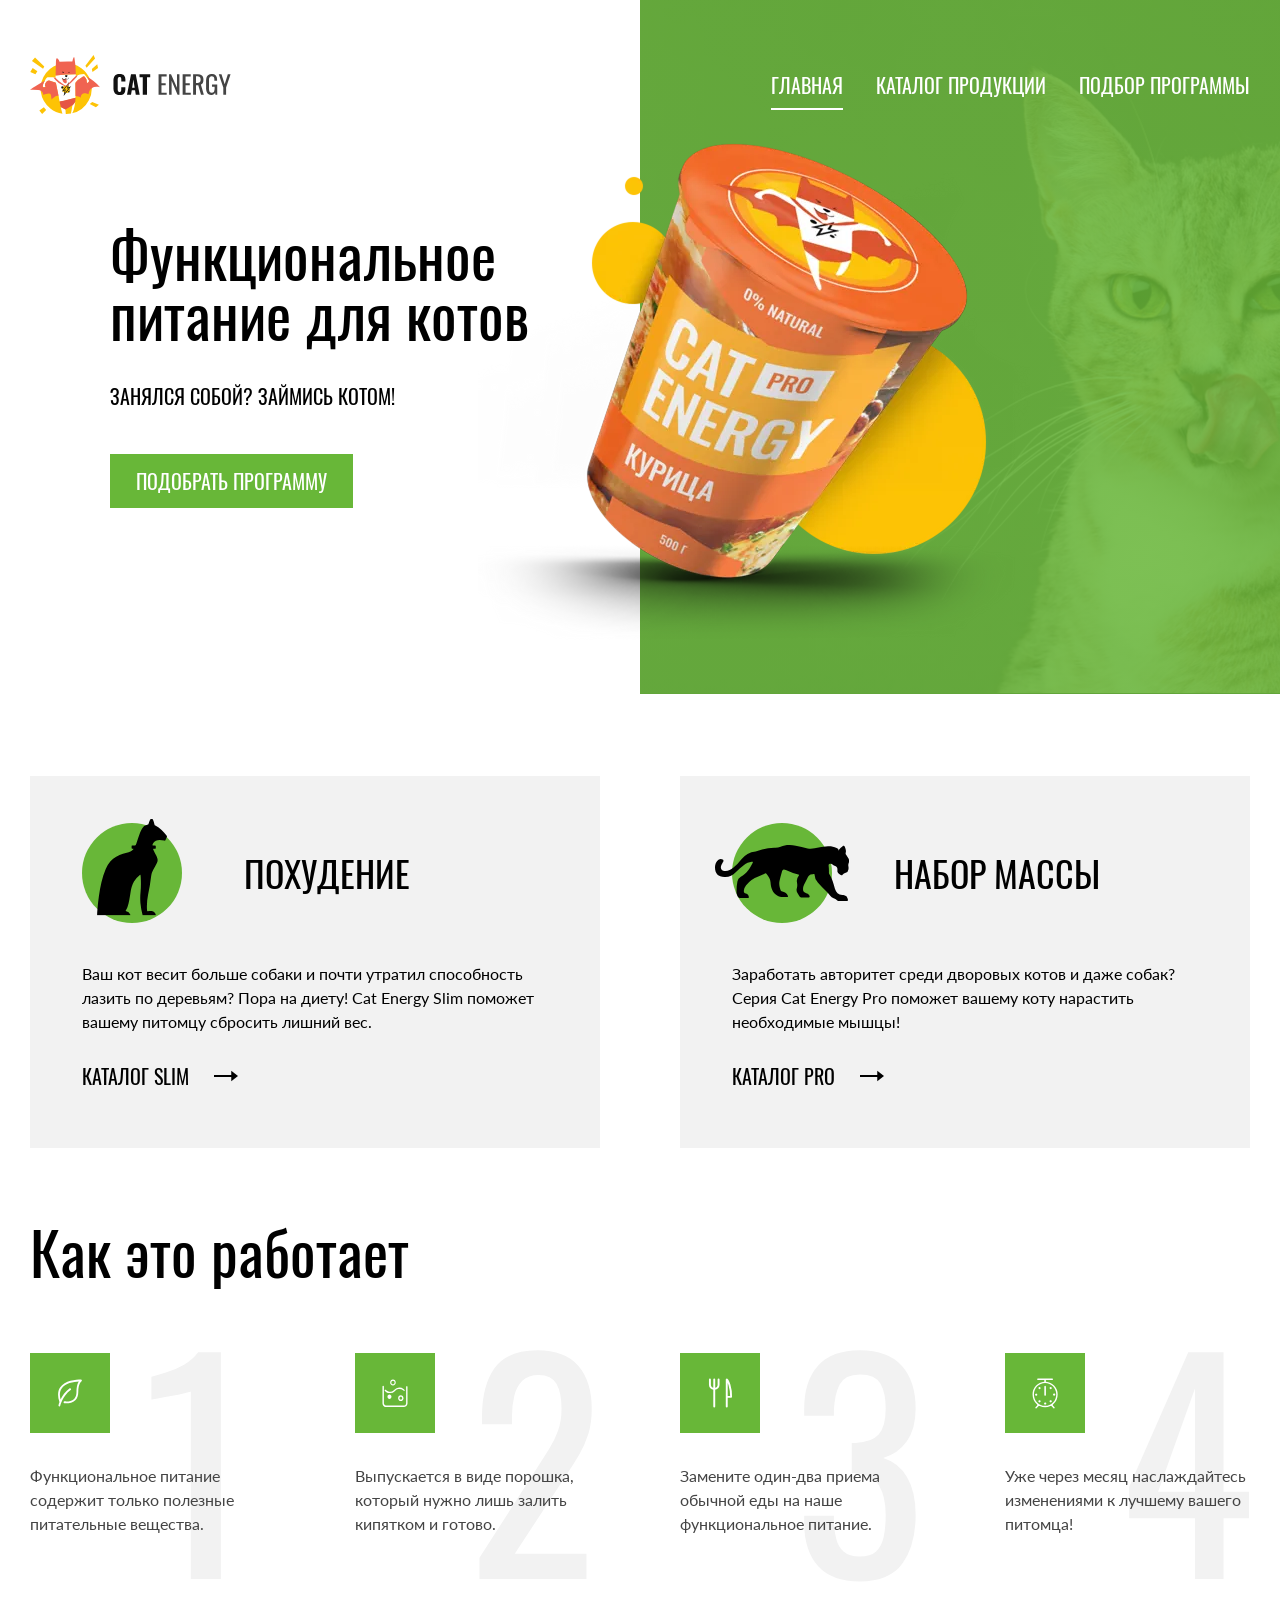
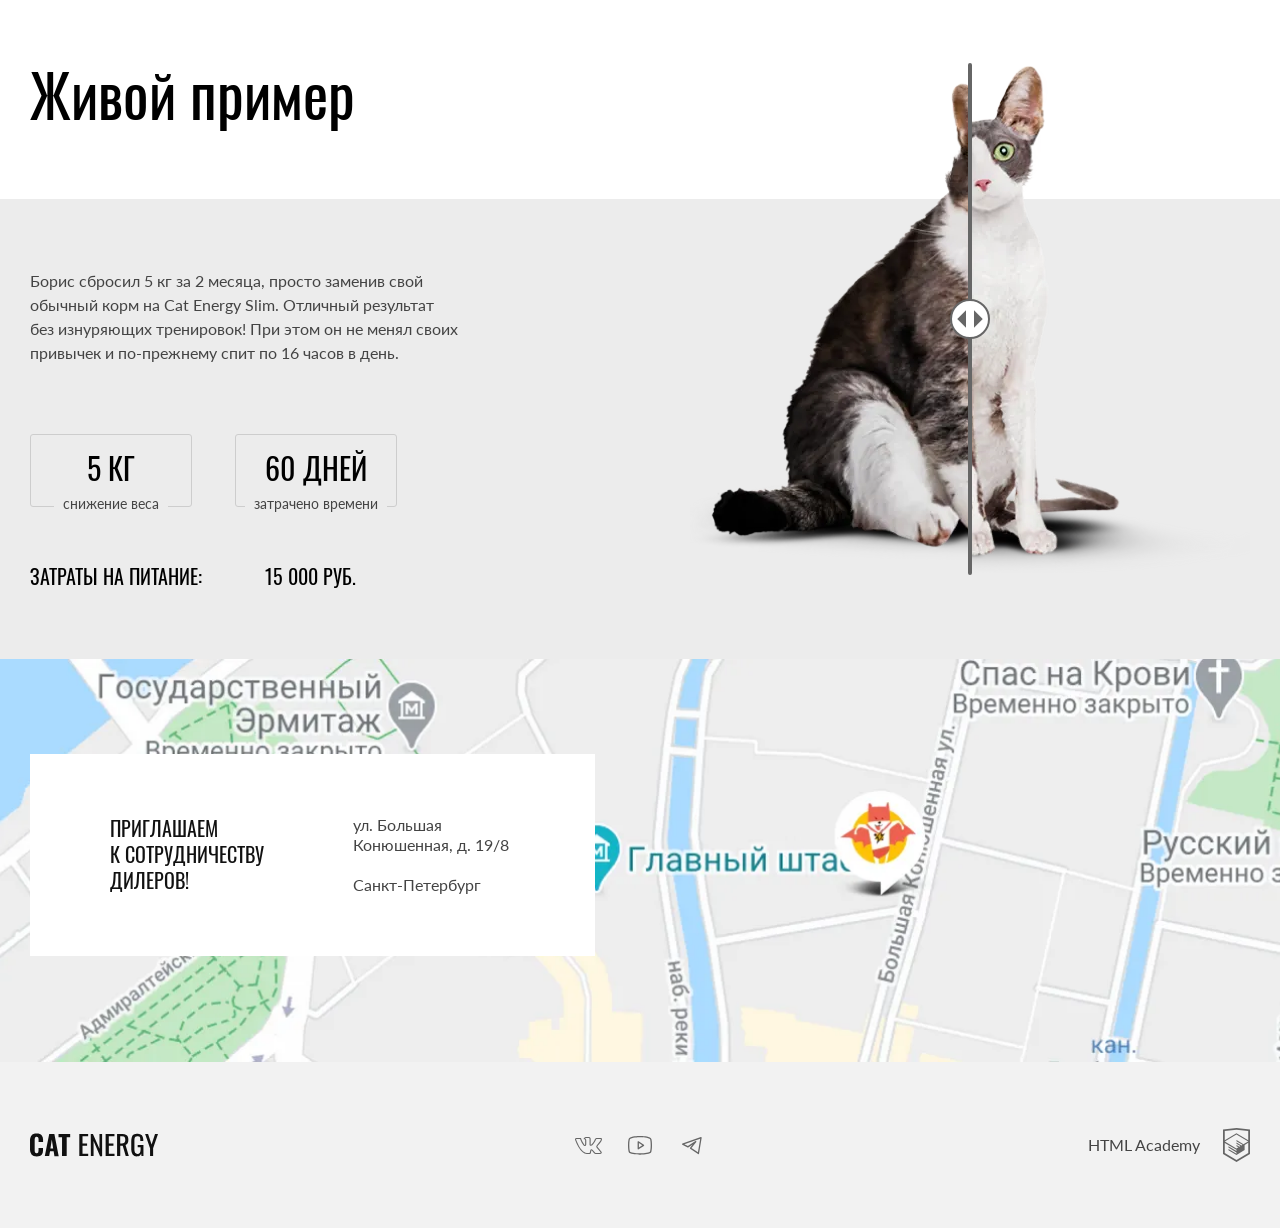
==== commit 304a16c1: "Deploying to gh-pages from @ urchifox/cat-energy@cde3db0b1fa4277d2ff23daf7f3e7d2591840b08 🚀" ====
--- a/index.html
+++ b/index.html
@@ -1 +1 @@
-<!DOCTYPE html><html class="page" lang="ru"><head><meta charset="UTF-8"><title>Cat Energy</title><meta name="viewport" content="width=device-width,initial-scale=1"><link rel="stylesheet" href="styles/styles.css"><link rel="icon" href="favicon.ico"><link rel="icon" href="favicons/favicon.svg" type="image/svg+xml"><link rel="apple-touch-icon" sizes="180x180" href="favicons/180.png"><link rel="manifest" href="manifest.webmanifest"><script src="scripts/index.js" defer="defer"></script></head><body class="page__body"><header class="page__header header"><div class="header__container container"><div class="header__icons-container"><a class="header__logo header__logo--pic logo" href="index.html" tabindex="-1" aria-current="page"><picture><source type="image/svg+xml" media="(min-width: 1280px)" srcset="images/logo-cat-max.svg" width="70" height="59"><source type="image/svg+xml" media="(min-width: 768px)" srcset="images/logo-cat-med.svg" width="60" height="50"><img class="logo__image logo__image--icon" src="images/logo-cat-min.svg" width="33" height="38" alt="Веселый кот-супергерой"></picture></a><a class="header__logo header__logo--text logo" href="index.html" aria-current="page"><img class="logo__image logo__image--text" src="images/logo-text.svg" width="101" height="18" alt="Cat Energy на главную страницу"> </a><button class="header__menu-toggle" type="button" aria-expanded="false" aria-controls="menu"><span class="header__menu-toggle-inner"></span> <span class="visually-hidden">Открыть меню</span></button></div><nav class="header__nav" id="menu"><ul class="header__nav-list"><li class="header__nav-item"><a class="header__nav-link header__nav-link--contrast header__nav-link--current" href="index.html" aria-current="page">Главная</a></li><li class="header__nav-item"><a class="header__nav-link header__nav-link--contrast" href="catalog.html">Каталог продукции</a></li><li class="header__nav-item"><a class="header__nav-link header__nav-link--contrast" href="program.html">Подбор программы</a></li></ul></nav></div></header><main class="page__content content"><section class="content__hero hero"><div class="container"><div class="hero__container"><h1 class="hero__title title">Функциональное питание для&nbsp;котов</h1><p class="hero__tagline tagline">Занялся собой? Займись котом!</p><a class="hero__link button button--minor" href="program.html">Подобрать программу</a><picture><source type="image/png" media="(min-width: 1280px)" srcset="images/can-hero-552-499@1x.png, images/can-hero-552-499@2x.png 2x" width="552" height="499"><source type="image/png" media="(min-width: 768px)" srcset="images/can-hero-709-609@1x.png, images/can-hero-709-609@2x.png 2x" width="709" height="609"><img class="hero__image" src="images/can-hero-280-270@1x.png" srcset="images/can-hero-280-270@2x.png 2x" width="280" height="270" alt="Упаковка корма Cat Energy со вкусом курицы"></picture></div></div></section><section class="content__goals goals"><div class="container"><h2 class="visually-hidden">Корма Cat Energy для разных задач</h2><ul class="goals__list"><li class="goals__item goals__item--weight-loss"><h3 class="goals__title subtitle subtitle--important">Похудение</h3><div class="goals__description"><p class="goals__text">Ваш кот весит больше собаки и почти утратил способность лазить по деревьям? Пора на диету! Cat Energy Slim поможет вашему питомцу сбросить лишний вес.</p></div><a class="goals__link" href="catalog.html">Каталог slim</a><div class="goals__icon goals__icon--weight-loss" aria-hidden="true"></div></li><li class="goals__item goals__item--weight-gain"><h3 class="goals__title subtitle subtitle--important">Набор массы</h3><div class="goals__description"><p class="goals__text">Заработать авторитет среди дворовых котов и даже собак? Серия Cat Energy Pro поможет вашему коту нарастить необходимые мышцы!</p></div><a class="goals__link" href="catalog.html">Каталог pro</a><div class="goals__icon goals__icon--weight-gain" aria-hidden="true"></div></li></ul></div></section><section class="content__features features"><div class="container"><h2 class="features__title title title--accent">Как это работает</h2><ul class="features__list"><li class="features__item features__item--healthy"><p class="features__text">Функциональное питание содержит только полезные питательные вещества.</p></li><li class="features__item features__item--powder"><p class="features__text">Выпускается в виде порошка, который нужно лишь залить кипятком и готово.</p></li><li class="features__item features__item--food"><p class="features__text">Замените один-два приема обычной еды на наше функциональное питание.</p></li><li class="features__item features__item--time"><p class="features__text">Уже через месяц наслаждайтесь изменениями к лучшему вашего питомца!</p></li></ul></div></section><section class="example"><div class="example__container container"><div class="example__info"><h2 class="example__title title">Живой пример</h2><p class="example__text">Борис сбросил 5 кг за 2 месяца, просто заменив свой обычный корм на Cat Energy Slim. Отличный результат без изнуряющих тренировок! При этом он не менял своих привычек и по-прежнему спит по 16 часов в день.</p><dl class="example__stats"><div class="example__stats-item"><dt class="example__stats-description">Снижение веса</dt><dd class="example__stats-number">5 <span aria-hidden="true">кг</span> <span class="visually-hidden">килограмм</span></dd></div><div class="example__stats-item"><dt class="example__stats-description">Затрачено времени</dt><dd class="example__stats-number">60 дней</dd></div><div class="example__stats-item example__stats-item--summary"><dt class="example__stats-description example__stats-description--summary">Затраты на питание:</dt><dd class="example__stats-number example__stats-number--summary"><span class="spaced-number">15000</span> <span aria-hidden="true">руб.</span> <span class="visually-hidden">рублей</span></dd></div></dl></div><div class="example__slider slider"><button class="slider__control" type="button"><span class="visually-hidden">Сравнить состояние до и после</span></button><div class="slider__picture-container slider__picture-container--before"><picture><source type="image/png" media="(min-width: 768px)" srcset="images/cat-slider-before-560-512@1x.png, images/cat-slider-before-560-512@2x.png 2x" width="560" height="512"><img class="slider__picture slider__picture--before" src="images/cat-slider-before-280-256@1x.png" srcset="images/cat-slider-before-280-256@2x.png 2x" width="280" height="256" alt="Толстый кот Борис до перехода на Cat Energy"></picture></div><div class="slider__picture-container slider__picture-container--after"><picture><source type="image/png" media="(min-width: 768px)" srcset="images/cat-slider-after-280-256@1x.png, images/cat-slider-after-280-256@2x.png 2x" width="560" height="512"><img class="slider__picture slider__picture--after" src="images/cat-slider-after-280-256@1x.png" srcset="images/cat-slider-after-280-256@2x.png 2x" width="280" height="256" alt="Стройный кот Борис после питания Cat Energy"></picture></div></div></div></section></main><footer class="page__footer footer"><section class="footer__partnership partnership"><div class="partnership__container partnership__container--contrast container"><div class="partnership__info"><h2 class="partnership__title">Приглашаем к&nbsp;сотрудничеству дилеров!</h2><address class="partnership__adress"><p class="partnership__street"><span aria-hidden="true">ул.</span><span class="visually-hidden">улица</span> Большая Конюшенная, <span aria-hidden="true">д.</span><span class="visually-hidden">дом</span> 19/8</p><p class="partnership__city">Санкт-Петербург</p></address></div></div><div class="partnership__map"><picture><source type="image/png" media="(min-width: 1280px)" srcset="images/location-1440-400@1x.png, images/location-1440-400@2x.png 2x" width="1440" height="400"><source type="image/png" media="(min-width: 768px)" srcset="images/location-768-400@1x.png, images/location-768-400@2x.png 2x" width="768" height="400"><img class="partnership__map-image" aria-hidden="true" src="images/location-320-362@1x.png" srcset="images/location-320-362@2x.png 2x" width="320" height="360" alt="Расположение нашего офиса на карте"></picture><iframe src="https://www.google.com/maps/embed?pb=!1m18!1m12!1m3!1d1998.6193257226203!2d30.320723377388518!3d59.93845866211445!2m3!1f0!2f0!3f0!3m2!1i1024!2i768!4f13.1!3m3!1m2!1s0x4696310fca145cc1%3A0x42b32648d8238007!2z0JHQvtC70YzRiNCw0Y8g0JrQvtC90Y7RiNC10L3QvdCw0Y8g0YPQuy4sIDE5LzgsINCh0LDQvdC60YIt0J_QtdGC0LXRgNCx0YPRgNCzLCDQoNC-0YHRgdC40Y8sIDE5MTE4Ng!5e0!3m2!1sru!2sam!4v1704452496770!5m2!1sru!2sam" width="320" height="362" allowfullscreen title="Расположение нашего офиса на карте google" loading="lazy" referrerpolicy="no-referrer-when-downgrade"></iframe></div></section><div class="footer__container container"><a class="footer__logo logo" href="index.html" aria-current="page"><span class="visually-hidden">На главную страницу</span> <svg class="footer__logo-icon" width="128" height="24" aria-hidden="true"><use href="images/icons/stack.svg#logo-text"></use></svg></a><section class="footer__socials socials"><h2 class="visually-hidden">Мы в соцсетях</h2><ul class="socials__list"><li class="socials__item"><a class="socials__link socials__link--vk" href="#"><span class="visually-hidden">Вконтакте</span></a></li><li class="socials__item"><a class="socials__link socials__link--youtube" href="#"><span class="visually-hidden">YouTube</span></a></li><li class="socials__item"><a class="socials__link socials__link--telegram" href="#"><span class="visually-hidden">Telegram</span></a></li></ul></section><a class="footer__copyright" href="https://htmlacademy.ru/intensive/adaptive">HTML Academy</a></div></footer></body></html>+<!DOCTYPE html><html class="page" lang="ru"><head><meta charset="UTF-8"><title>Cat Energy</title><meta name="viewport" content="width=device-width,initial-scale=1"><link rel="preload" href="fonts/oswald/oswaldregular.woff2" as="font" type="font/woff2" crossorigin="anonymous"><link rel="preload" href="fonts/lato/Lato-Regular.woff2" as="font" type="font/woff2" crossorigin="anonymous"><link rel="stylesheet" href="styles/styles.css"><link rel="icon" href="favicon.ico"><link rel="icon" href="favicons/favicon.svg" type="image/svg+xml"><link rel="apple-touch-icon" sizes="180x180" href="favicons/180.png"><link rel="manifest" href="manifest.webmanifest"><script src="scripts/index.js" defer="defer"></script></head><body class="page__body"><header class="page__header header"><div class="header__container container"><div class="header__icons-wrapper"><a class="header__logo" href="index.html" tabindex="-1" aria-current="page"><picture><source type="image/svg+xml" media="(min-width: 1280px)" srcset="images/logo-cat-max.svg" width="70" height="59"><source type="image/svg+xml" media="(min-width: 768px)" srcset="images/logo-cat-med.svg" width="60" height="50"><img class="header__logo-image header__logo-image--icon" src="images/logo-cat-min.svg" width="33" height="38" alt="Веселый кот-супергерой"></picture></a><a class="header__logo" href="index.html" aria-current="page"><img class="header__logo-image header__logo-image--text" src="images/logo-text.svg" width="101" height="18" alt="Cat Energy на главную страницу"> </a><button class="header__menu-toggle" type="button" aria-expanded="false" aria-controls="menu"><span class="header__menu-toggle-inner"></span> <span class="visually-hidden">Открыть меню</span></button></div><nav class="header__nav header__nav--shortened" id="menu"><ul class="header__nav-list"><li class="header__nav-item"><a class="header__nav-link header__nav-link--contrast header__nav-link--current" href="index.html" aria-current="page">Главная</a></li><li class="header__nav-item"><a class="header__nav-link header__nav-link--contrast" href="catalog.html">Каталог продукции</a></li><li class="header__nav-item"><a class="header__nav-link header__nav-link--contrast" href="program.html">Подбор программы</a></li></ul></nav></div></header><main class="page__content content"><section class="content__hero hero"><div class="container"><div class="hero__wrapper"><h1 class="hero__title title">Функциональное питание для&nbsp;котов</h1><p class="hero__tagline tagline">Занялся собой? Займись котом!</p><a class="hero__link button button--minor" href="program.html">Подобрать программу</a><div class="hero__image-wrapper"><picture><source type="image/webp" media="(min-width: 1280px)" srcset="images/can-hero-552-499@1x.webp, images/can-hero-552-499@2x.webp 2x" width="552" height="499"><source type="image/webp" media="(min-width: 768px)" srcset="images/can-hero-709-609@1x.webp, images/can-hero-709-609@2x.webp 2x" width="709" height="609"><source type="image/webp" srcset="images/can-hero-280-270@1x.webp, images/can-hero-280-270@2x.webp 2x" width="280" height="270"><source type="image/png" media="(min-width: 1280px)" srcset="images/can-hero-552-499@1x.png, images/can-hero-552-499@2x.png 2x" width="552" height="499"><source type="image/png" media="(min-width: 768px)" srcset="images/can-hero-709-609@1x.png, images/can-hero-709-609@2x.png 2x" width="709" height="609"><img class="hero__image" src="images/can-hero-280-270@1x.png" srcset="images/can-hero-280-270@2x.png 2x" width="280" height="270" alt="Упаковка корма Cat Energy со вкусом курицы"></picture></div></div></div></section><section class="content__goals goals"><div class="container"><h2 class="visually-hidden">Корма Cat Energy для&nbsp;разных задач</h2><ul class="goals__list"><li class="goals__item goals__item--weight-loss"><h3 class="goals__title subtitle subtitle--important">Похудение</h3><div class="goals__description"><p class="goals__text">Ваш кот весит больше собаки и&nbsp;почти утратил способность лазить по&nbsp;деревьям? Пора на&nbsp;диету! Cat Energy Slim поможет вашему питомцу сбросить лишний вес.</p></div><a class="goals__link" href="catalog.html">Каталог slim</a> <span class="goals__icon goals__icon--weight-loss" aria-hidden="true"></span></li><li class="goals__item goals__item--weight-gain"><h3 class="goals__title subtitle subtitle--important">Набор массы</h3><div class="goals__description"><p class="goals__text">Заработать авторитет среди&nbsp;дворовых котов и&nbsp;даже собак? Серия Cat Energy Pro поможет вашему коту нарастить необходимые мышцы!</p></div><a class="goals__link" href="catalog.html">Каталог pro</a> <span class="goals__icon goals__icon--weight-gain" aria-hidden="true"></span></li></ul></div></section><section class="content__features features"><div class="container"><h2 class="features__title title title--accent">Как это работает</h2><ul class="features__list"><li class="features__item features__item--healthy"><p class="features__text">Функциональное питание содержит только полезные питательные вещества.</p></li><li class="features__item features__item--powder"><p class="features__text">Выпускается в&nbsp;виде порошка, который нужно лишь залить кипятком и&nbsp;готово.</p></li><li class="features__item features__item--food"><p class="features__text">Замените один-два приема обычной еды на&nbsp;наше функциональное питание.</p></li><li class="features__item features__item--time"><p class="features__text">Уже через&nbsp;месяц наслаждайтесь изменениями к&nbsp;лучшему вашего питомца!</p></li></ul></div></section><section class="example"><div class="example__container container"><div class="example__info"><h2 class="example__title title">Живой пример</h2><p class="example__text">Борис сбросил 5&nbsp;кг за&nbsp;2&nbsp;месяца, просто заменив свой обычный корм на&nbsp;Cat Energy Slim. Отличный результат без&nbsp;изнуряющих тренировок! При&nbsp;этом он не&nbsp;менял своих привычек и&nbsp;по-прежнему спит по&nbsp;16 часов в&nbsp;день.</p><dl class="example__stats"><div class="example__stats-item"><dt class="example__stats-description">Снижение <span class="example__stats-description-break"></span> веса</dt><dd class="example__stats-number">5&nbsp;<span aria-hidden="true">кг</span> <span class="visually-hidden">килограмм</span></dd></div><div class="example__stats-item"><dt class="example__stats-description">Затрачено <span class="example__stats-description-break"></span>времени</dt><dd class="example__stats-number">60&nbsp;дней</dd></div><div class="example__stats-item example__stats-item--summary"><dt class="example__stats-description example__stats-description--summary">Затраты на&nbsp;питание:</dt><dd class="example__stats-number example__stats-number--summary"><span aria-hidden="true">15&nbsp;000&nbsp;руб.</span> <span class="visually-hidden">15000 рублей</span></dd></div></dl></div><div class="example__slider slider"><div class="slider__picture-wrapper slider__picture-wrapper--before"><picture><source type="image/webp" media="(min-width: 768px)" srcset="images/cat-slider-before-560-512@1x.webp, images/cat-slider-before-560-512@2x.webp 2x" width="560" height="512"><source type="image/webp" srcset="images/cat-slider-before-280-256@1x.webp, images/cat-slider-before-280-256@2x.webp 2x" width="280" height="256"><source type="image/png" media="(min-width: 768px)" srcset="images/cat-slider-before-560-512@1x.png, images/cat-slider-before-560-512@2x.png 2x" width="560" height="512"><img class="slider__picture slider__picture--before" loading="lazy" src="images/cat-slider-before-280-256@1x.png" srcset="images/cat-slider-before-280-256@2x.png 2x" width="280" height="256" alt="Толстый кот Борис до перехода на Cat Energy"></picture></div><div class="slider__picture-wrapper slider__picture-wrapper--after"><picture><source type="image/webp" media="(min-width: 768px)" srcset="images/cat-slider-after-560-512@1x.webp, images/cat-slider-after-560-512@2x.webp 2x" width="560" height="512"><source type="image/webp" srcset="images/cat-slider-after-280-256@1x.webp, images/cat-slider-after-280-256@2x.webp 2x" width="280" height="256"><source type="image/png" media="(min-width: 768px)" srcset="images/cat-slider-after-560-512@1x.png, images/cat-slider-after-560-512@2x.png 2x" width="560" height="512"><img class="slider__picture slider__picture--after" loading="lazy" src="images/cat-slider-after-280-256@1x.png" srcset="images/cat-slider-after-280-256@2x.png 2x" width="280" height="256" alt="Стройный кот Борис после питания Cat Energy"></picture></div><button class="slider__control" type="button"><span class="visually-hidden">Сравнить состояние до&nbsp;и&nbsp;после</span></button></div></div></section></main><footer class="page__footer footer"><section class="footer__partnership partnership"><div class="partnership__container partnership__container--contrast container"><div class="partnership__info"><h2 class="partnership__title">Приглашаем к&nbsp;сотрудничеству дилеров!</h2><address class="partnership__address"><p class="partnership__street"><span aria-hidden="true">ул.</span><span class="visually-hidden">улица</span> Большая Конюшенная, <span aria-hidden="true">д.</span><span class="visually-hidden">дом</span> 19/8</p><p class="partnership__city">Санкт-Петербург</p></address></div></div><div class="partnership__map"><picture><source type="image/webp" media="(min-width: 1280px)" srcset="images/location-1440-400@1x.webp, images/location-1440-400@2x.webp 2x" width="1440" height="400"><source type="image/webp" media="(min-width: 768px)" srcset="images/location-768-400@1x.webp, images/location-768-400@2x.webp 2x" width="768" height="400"><source type="image/webp" srcset="images/location-320-362@1x.webp, images/location-320-362@2x.webp 2x" width="320" height="362"><source type="image/png" media="(min-width: 1280px)" srcset="images/location-1440-400@1x.png, images/location-1440-400@2x.png 2x" width="1440" height="400"><source type="image/png" media="(min-width: 768px)" srcset="images/location-768-400@1x.png, images/location-768-400@2x.png 2x" width="768" height="400"><img class="partnership__map-image" aria-hidden="true" loading="lazy" src="images/location-320-362@1x.png" srcset="images/location-320-362@2x.png 2x" width="320" height="362" alt="Расположение нашего офиса на карте"></picture><iframe src="https://www.google.com/maps/embed?pb=!1m18!1m12!1m3!1d1998.6193257226203!2d30.320723377388518!3d59.93845866211445!2m3!1f0!2f0!3f0!3m2!1i1024!2i768!4f13.1!3m3!1m2!1s0x4696310fca145cc1%3A0x42b32648d8238007!2z0JHQvtC70YzRiNCw0Y8g0JrQvtC90Y7RiNC10L3QvdCw0Y8g0YPQuy4sIDE5LzgsINCh0LDQvdC60YIt0J_QtdGC0LXRgNCx0YPRgNCzLCDQoNC-0YHRgdC40Y8sIDE5MTE4Ng!5e0!3m2!1sru!2sam!4v1704452496770!5m2!1sru!2sam" width="320" height="362" allowfullscreen title="Расположение нашего офиса на карте google" loading="lazy" referrerpolicy="no-referrer-when-downgrade"></iframe></div></section><div class="footer__container container"><a class="footer__logo" href="index.html" aria-current="page"><span class="visually-hidden">На главную страницу</span> <svg class="footer__logo-image" width="128" height="24" aria-hidden="true"><use href="images/icons/stack.svg#logo-text"></use></svg></a><section class="footer__socials socials"><h2 class="visually-hidden">Мы в соцсетях</h2><ul class="socials__list"><li class="socials__item"><a class="socials__link socials__link--vk" href="#"><span class="visually-hidden">Вконтакте</span></a></li><li class="socials__item"><a class="socials__link socials__link--youtube" href="#"><span class="visually-hidden">YouTube</span></a></li><li class="socials__item"><a class="socials__link socials__link--telegram" href="#"><span class="visually-hidden">Telegram</span></a></li></ul></section><a class="footer__copyright" href="https://htmlacademy.ru/intensive/adaptive">HTML Academy</a></div></footer></body></html>
--- a/styles/styles.css
+++ b/styles/styles.css
@@ -1 +1 @@
-@charset "UTF-8";@keyframes top-to-cross{0%{transform:translate(-50%,-50%) translateY(-8px)}50%{transform:translate(-50%,-50%) rotate(0deg)}to{transform:translate(-50%,-50%) rotate(45deg)}}@keyframes bottom-to-cross{0%{transform:translate(-50%,-50%) translateY(8px)}50%{transform:translate(-50%,-50%) rotate(0deg)}to{transform:translate(-50%,-50%) rotate(-45deg)}}@keyframes top-to-burger{0%{transform:translate(-50%,-50%) rotate(45deg)}50%{transform:translate(-50%,-50%) rotate(0deg)}to{transform:translate(-50%,-50%) translateY(-8px)}}@keyframes bottom-to-burger{0%{transform:translate(-50%,-50%) rotate(-45deg)}50%{transform:translate(-50%,-50%) rotate(0deg)}to{transform:translate(-50%,-50%) translateY(8px)}}:root{--side-padding:20px}@media screen and (min-width:768px){:root{--side-padding:30px}}@font-face{font-family:"Oswald";font-weight:400;font-style:normal;font-display:swap;src:local("Oswald"),url(../fonts/oswald/oswaldregular.woff2)format("woff2"),url(../fonts/oswald/oswaldregular.woff)format("woff")}@font-face{font-family:"Lato";font-weight:400;font-style:normal;font-display:swap;src:local("Lato"),url(../fonts/lato/Lato-Regular.woff2)format("woff2"),url(../fonts/lato/Lato-Regular.woff)format("woff")}*,::after,::before{box-sizing:border-box}body{margin:0}img{max-width:100%;height:auto;object-fit:contain}a{text-decoration:none;color:inherit}.visually-hidden{position:absolute;width:1px;height:1px;margin:-1px;border:0;padding:0;white-space:nowrap;-webkit-clip-path:inset(100%);clip-path:inset(100%);clip:rect(0 0 0 0);overflow:hidden}.ruble::after{content:" ₽"}.container{margin:0 auto;padding-left:var(--side-padding);padding-right:var(--side-padding);width:100%;max-width:calc(1220px + var(--side-padding)*2)}.logo__image{display:block}.title{font-family:"Oswald",sans-serif;font-size:36px;font-weight:400;line-height:36px;color:#000}@media screen and (min-width:768px){.title{font-size:60px;line-height:60px}}.subtitle{font-family:"Oswald",sans-serif;font-size:24px;font-weight:400;line-height:37px;color:#000}@media screen and (min-width:768px){.subtitle{font-size:36px;line-height:36px}}.subtitle--important,.tagline{text-transform:uppercase}.tagline{font-family:"Oswald",sans-serif;line-height:18px;color:#000}@media screen and (min-width:768px){.tagline{font-size:20px;line-height:20px;text-align:left}}.button{padding:10px;border:0;font-family:"Oswald",sans-serif;font-size:16px;line-height:20px;text-align:center;text-transform:uppercase;color:#fff;background-color:#68b738;transition:background-color .2s ease-out,color .2s ease-out}.button:active,.button:hover{background-color:#5eaa2f}.button:active{color:rgba(255,255,255,.3)}.button--secondary{color:#444;background-color:#f2f2f2}.button--secondary:active,.button--secondary:hover{background-color:#cdcdcd;color:#444}.slider{--left-width:50%;position:relative;display:grid;grid-template-columns:var(--left-width) calc(100% - var(--left-width))}.slider__picture-container{display:flex;overflow:hidden}.slider__picture-container--before{--separator-color:#666666;justify-content:flex-start}.slider__picture-container--before::after{content:"";position:absolute;top:0;bottom:0;left:var(--left-width);transform:translateX(-50%);width:4px;border-radius:2px;background-color:var(--separator-color)}.slider__control:hover+.slider__picture-container--before{--separator-color:#68b738}.slider__control:active+.slider__picture-container--before{--separator-color:#5eaa2f}.slider__picture-container--after{justify-content:flex-end}.slider__picture{display:block;max-width:none}.slider__control{--icon-color:#666666;position:absolute;z-index:1;top:50%;left:var(--left-width);transform:translate(-50%,-50%);width:40px;height:40px;border:2px solid #666;border-radius:50%;background-color:#fff}.slider__control:hover{--icon-color:#68b738;border-color:#68b738}.slider__control:active{--icon-color:#5eaa2f;border-color:#5eaa2f}.slider__control::after{content:"";position:absolute;top:50%;left:50%;transform:translate(-50%,-50%) rotate(45deg);width:18px;height:18px;background:linear-gradient(45deg,var(--icon-color) 33%,transparent 33%,transparent 66%,var(--icon-color) 66%)}.socials__list{margin:0;padding:0;list-style:none;display:flex;justify-content:center;gap:24px}.socials__link{display:block;width:28px;height:22px;background-color:#666;-webkit-mask-image:var(--icon-url);mask-image:var(--icon-url);-webkit-mask-size:contain;mask-size:contain;-webkit-mask-repeat:no-repeat;mask-repeat:no-repeat;-webkit-mask-position:center;mask-position:center;transition:background-color .2s ease-out,opacity .2s ease-out}.form__title::before,.socials__link:active,.socials__link:hover{background-color:#68b738}.socials__link:active{opacity:.3}.socials__link--vk{--icon-url:url("../images/icons/stack.svg#vk-logo")}.socials__link--youtube{--icon-url:url("../images/icons/stack.svg#youtube-logo")}.socials__link--telegram{--icon-url:url("../images/icons/stack.svg#telegram-logo")}.form__section{border:0;margin-left:0;margin-right:0;margin-bottom:24px;padding:0}@media screen and (min-width:768px) and (max-width:1279.98px){.form__section{margin-bottom:65px}}@media screen and (min-width:1280px){.form__section{margin-bottom:70px}}.form__title{--side-offset:20px;position:relative;margin-bottom:35px;padding:0;width:-moz-fit-content;width:fit-content;max-width:calc(100% - var(--side-offset));display:inline-block;line-height:26px;box-shadow:var(--side-offset)0#fff,calc(0px - var(--side-offset))0#fff;background-color:#fff}.form__title::before{content:"";position:absolute;z-index:-1;top:15px;right:0;width:100vw;height:2px;box-shadow:100vw 0 0#68b738}@media screen and (min-width:768px){.form__title::before{top:24px}.form__title{margin-bottom:76px;line-height:36px}}@media screen and (min-width:768px) and (max-width:1279.98px){.form__title{--side-offset:40px}}@media screen and (min-width:1280px){.form__title{--side-offset:40px}}.form__title-break::after{content:"\a"}@media screen and (max-width:767.98px){.form__title-break::after{white-space:pre}}.form__list-container{display:grid;gap:24px}@media screen and (min-width:768px) and (max-width:1279.98px){.form__list-container{gap:72px}}@media screen and (min-width:1280px){.form__list-container{grid-template-columns:1fr 1fr;gap:80px}}.form__list{margin:0;padding:0;list-style:none;width:100%;display:flex;flex-wrap:wrap}.form__list--text{gap:14px}@media screen and (min-width:768px) and (max-width:1279.98px){.form__list--text{gap:20px}}@media screen and (min-width:1280px){.form__list--text{gap:20px 80px}}.form__list--radio{position:relative;padding-top:22px;padding-bottom:19px;gap:13px}@media screen and (min-width:768px) and (max-width:1279.98px){.form__list--radio{padding:23px 27px 27px}}@media screen and (min-width:1280px){.form__list--radio{padding:25px 28px}}.form__list--radio::before{content:"";position:absolute;top:0;bottom:-1px}@media screen and (max-width:767.98px){.form__list--radio::before{left:calc(0px - var(--side-padding));right:calc(0px - var(--side-padding));border-top:1px solid #ebebeb;border-bottom:1px solid #ebebeb}}@media screen and (min-width:768px){.form__list--radio::before{left:0;right:0;border:1px solid #ebebeb}}.form__list--checkbox{gap:13px}@media screen and (min-width:768px) and (max-width:1279.98px){.form__list--checkbox{display:grid;grid-template-columns:1fr 1fr;gap:32px 60px}}@media screen and (min-width:1280px){.form__list--checkbox{display:grid;grid-template-columns:1fr 1fr 1fr 1fr;gap:40px 80px}}.form__item{position:relative;width:100%;display:flex;align-items:center;gap:13px}@media screen and (min-width:1280px){.form__item:not(.form__item--textarea){max-width:570px}}.form__label{order:-1;font-family:"Oswald",sans-serif;font-size:16px;text-transform:uppercase}@media screen and (min-width:768px){.form__label{font-size:20px;line-height:normal}}.form__label--required{display:block}.form__label--required::after{content:"*"}.form__label--checkbox,.form__label--radio{display:flex;align-items:center;gap:15px}.form__label--checkbox:disabled,.form__label--radio:disabled{opacity:.3}.form__label--checkbox::before,.form__label--radio::before{content:"";width:var(--input-size);height:var(--input-size);border:1px solid #cdcdcd}.form__label--checkbox:not(:disabled):hover::before,.form__label--radio:not(:disabled):hover::before{border-color:#bababa}input:checked+.form__label--checkbox::before,input:checked+.form__label--radio::before{background-image:var(--checked-background-image);background-size:var(--checked-icon-size);background-repeat:no-repeat;background-position:center}@media screen and (min-width:768px){.form__label--checkbox,.form__label--radio{gap:20px}}.form__label--radio{--input-size:30px;--checked-icon-size:13px 13px;--checked-background-image:radial-gradient(circle closest-side, #68b738 90%, transparent 100%)}.form__label--radio::before{border-radius:50%}@media screen and (min-width:768px){.form__label--radio{--input-size:40px;--checked-icon-size:18px 18px}}.form__label--checkbox{--input-size:30px;--checked-icon-size:26px 26px;--checked-background-image:url("../images/icons/stack.svg#check")}@media screen and (min-width:768px){.form__label--checkbox{--input-size:40px}}.form__input,.form__input-container{position:relative;flex-grow:1}.form__input{padding:14px 15px 13px;height:45px;border:1px solid #e7e7e7;font-family:"Oswald",sans-serif;font-size:16px;line-height:18px;text-transform:uppercase;color:#444;transition:border-color .2s ease-out}.form__input:hover{border-color:#cdcdcd}.form__input:not(:placeholder-shown):invalid{border-color:#ff8282}.form__input:active,.form__input:focus{border-color:#444}.form__input::placeholder{transition:opacity .2s ease-out;opacity:.5}.form__input:focus::placeholder{opacity:0}@media screen and (min-width:768px){.form__input{padding:11px 20px;height:52px;font-size:20px;line-height:normal}}.form__input--with-icon{padding-right:44px;width:100%}.form__input--textarea{height:150px}@media screen and (min-width:768px){.form__input--textarea{height:175px}}.form__icon{position:absolute;top:50%;right:12px;stroke:#222;transform:translateY(-50%);transition:stroke .2s ease-out}.form__input:not(:placeholder-shown):not(:active):not(:focus):invalid+.form__icon{stroke:#ff8282}.form__input:active+.form__icon,.form__input:focus+.form__icon{stroke:#68b738}.form__footer-container{display:grid;gap:21px;align-items:center}@media screen and (min-width:768px) and (max-width:1279.98px){.form__footer-container{grid-template-columns:1fr 1fr;gap:60px}}@media screen and (min-width:1280px){.form__footer-container{grid-template-columns:1fr 1fr;gap:80px}}.form__button{width:100%}@media screen and (min-width:768px){.form__button{padding-top:14px;padding-bottom:14px;font-size:20px}}.form__note{margin:0;line-height:16px;color:#000;text-align:center}@media screen and (min-width:768px){.form__note{font-size:16px;text-align:left}}.card{padding-top:20px;padding-bottom:25px;height:100%;display:grid;grid-template-areas:"cover name""cover features""button button";grid-template-columns:1fr 1fr;grid-template-rows:auto auto 1fr}@media screen and (min-width:768px){.card{padding:0 37px 40px;grid-template-areas:"cover""name""features""button";grid-template-columns:1fr;grid-template-rows:auto auto auto 1fr;background-color:#f2f2f2}}.card--show-more{--icon-size:30px;--icon-margin-bottom:23px;padding-top:25px;grid-template-areas:"icon""name""text""button";grid-template-columns:1fr;background:0 0}.card--show-more::after,.card--show-more::before{content:"";margin-bottom:var(--icon-margin-bottom);grid-area:icon;justify-self:center;align-self:center;width:2px;height:var(--icon-size);background-color:#f2f2f2}.card--show-more::after{transform:translateX(-50%) rotate(90deg)}@media screen and (min-width:768px){.card--show-more{--icon-size:60px;padding-top:50px;padding-bottom:38px;border:2px solid #f2f2f2;--icon-margin-bottom:50px}}@media screen and (min-width:1280px){.card--show-more{--icon-margin-bottom:40px}}.card--addition{padding-top:13px;padding-bottom:17px;grid-template-areas:"name""features""button";grid-template-columns:1fr;background-color:transparent}@media screen and (min-width:768px) and (max-width:1279.98px){.card--addition{padding-top:26px;padding-bottom:27px;grid-template-areas:"name features""button button";grid-template-columns:1fr 1fr;grid-template-rows:auto auto;gap:25px}}@media screen and (min-width:1280px){.card--addition{padding:15px 0 16px;grid-template-areas:"name features button";grid-template-columns:285px 285px 245px;grid-template-rows:auto;gap:40px;align-items:center}}.card__name{margin-top:0;margin-bottom:14px;grid-area:name;font-family:"Oswald",sans-serif;font-size:16px;font-weight:400;line-height:20px;text-transform:uppercase;color:#222}@media screen and (min-width:768px){.card__name{margin-bottom:15px;font-size:20px;text-align:center;line-height:24px}}@media screen and (min-width:1280px){.card__name{margin-bottom:24px}}.card__name--show-more{margin-bottom:8px;text-align:center;color:#111}@media screen and (min-width:768px) and (max-width:1279.98px){.card__name--show-more{margin-bottom:23px}}@media screen and (min-width:1280px){.card__name--show-more{margin-bottom:26px}}.card__name--addition{line-height:16px;text-align:left}@media screen and (min-width:768px){.card__name--addition{line-height:20px;margin-bottom:0}}.card__link{color:#222;transition:opacity .2s ease-out}.card__link:hover{opacity:.6}.card__link:active{opacity:.3}.card__name-break::after{content:"\a"}@media screen and (max-width:767.98px){.card__name-break:nth-child(1)::after{white-space:pre}}@media screen and (min-width:768px){.card__name-break:nth-child(2)::after{white-space:pre}}.card__features{margin-top:0;margin-bottom:21px;grid-area:features}@media screen and (min-width:768px){.card__features{margin-bottom:32px}}.card__features--addition{margin-bottom:15px;display:flex;justify-content:space-between}@media screen and (min-width:768px) and (max-width:1279.98px){.card__features--addition{margin-bottom:0;display:grid;grid-template-columns:1fr 60px;text-align:right;gap:33px}}@media screen and (min-width:1280px){.card__features--addition{margin-bottom:0}}.card__feature-item{display:flex;justify-content:space-between;font-size:12px;line-height:16px}@media screen and (min-width:768px){.card__feature-item{padding-top:5px;padding-bottom:5px;border-bottom:1px solid #cdcdcd;font-size:16px;line-height:20px}}.card__feature-item--addition{justify-content:flex-end;font-size:14px;line-height:14px}@media screen and (min-width:768px){.card__feature-item--addition{padding-top:0;padding-bottom:0;border:0;font-size:16px;line-height:20px}}.card__feature-key,.card__feature-value{margin:0}.card__text{margin-top:0;margin-bottom:21px;font-size:12px;line-height:16px;text-align:center}@media screen and (min-width:768px){.card__text{font-size:16px;line-height:18px}}.card__cover{margin-bottom:17px;grid-area:cover;align-self:self-start;height:107px;display:flex;justify-content:center;align-items:center}@media screen and (min-width:768px){.card__cover{margin-top:-71px;height:210px}}@media screen and (min-width:768px) and (max-width:1279.98px){.card__cover{margin-bottom:23px}}@media screen and (min-width:1280px){.card__cover{margin-bottom:13px}}.card__image{display:block;transition:transform .2s ease-out}.card__image:hover{transform:scale(1.1)}.card__image:active{transform:scale(.9)}.card__button{grid-area:button;align-self:self-end}.hero{position:relative}.hero::before{content:"";position:absolute;top:-27px;bottom:178px;left:0;right:0;background-color:#3f3f43;background-image:linear-gradient(to bottom,rgba(104,183,56,.85) 0%,rgba(104,183,56,.85) 100%),-webkit-image-set(url(../images/cat-hero-320-302@2x.jpg)type("image/jpeg") 1x,url(../images/cat-hero-320-302@2x.jpg)type("image/jpeg") 2x),linear-gradient(to bottom,#3f3f43 0%,#3f3f43 100%);background-image:linear-gradient(to bottom,rgba(104,183,56,.85)0,rgba(104,183,56,.85) 100%),image-set(url(../images/cat-hero-320-302@2x.jpg)type("image/jpeg") 1x,url(../images/cat-hero-320-302@2x.jpg)type("image/jpeg") 2x),linear-gradient(to bottom,#3f3f43 0,#3f3f43 100%);background-repeat:no-repeat;background-position:center;background-size:cover}@media screen and (min-width:768px) and (max-width:1279.98px){.hero::before{display:none}}@media screen and (min-width:1280px){.hero::before{top:0;left:50%;right:0;z-index:-1;height:694px;background-image:linear-gradient(to bottom,rgba(104,183,56,.85) 0%,rgba(104,183,56,.85) 100%),-webkit-image-set(url(../images/cat-hero-1040-694@2x.jpg)type("image/jpeg") 1x,url(../images/cat-hero-1040-694@2x.jpg)type("image/jpeg") 2x),linear-gradient(to bottom,#3f3f43 0%,#3f3f43 100%);background-image:linear-gradient(to bottom,rgba(104,183,56,.85)0,rgba(104,183,56,.85) 100%),image-set(url(../images/cat-hero-1040-694@2x.jpg)type("image/jpeg") 1x,url(../images/cat-hero-1040-694@2x.jpg)type("image/jpeg") 2x),linear-gradient(to bottom,#3f3f43 0,#3f3f43 100%);background-position:center left;background-size:auto,min(max(1040px,100%),1400px),auto}.hero{position:static}}.hero__container{position:relative;display:grid;grid-template-areas:"title""tagline""picture""link";justify-items:center;grid-template-columns:1fr}@media screen and (min-width:768px) and (max-width:1279.98px){.hero__container{grid-template-areas:"title""tagline""link""picture";justify-items:stretch;padding-left:90px;padding-right:90px}}@media screen and (min-width:1280px){.hero__container{grid-template-areas:"title picture""tagline picture""link picture";justify-items:start;grid-template-rows:auto auto 1fr;grid-template-columns:490px 1fr;padding-top:36px;padding-left:80px;align-items:start;min-height:506px}}.hero__title{margin-top:0;margin-bottom:25px;grid-area:title;text-align:center;overflow-wrap:break-word;color:#fff}@media screen and (min-width:768px){.hero__title{margin-bottom:40px;text-align:left;color:#000}}.hero__tagline{margin-top:0;margin-bottom:25px;grid-area:tagline;text-align:center;line-height:18px;overflow-wrap:break-word;color:#fff}@media screen and (min-width:768px){.hero__tagline{margin-bottom:45px;line-height:25px;text-align:left;color:#000}}.hero__image{margin-bottom:3px;grid-area:picture;display:block}@media screen and (min-width:768px) and (max-width:1279.98px){.hero__image{position:relative;z-index:-1;left:50%;transform:translateX(-50%) translateX(90px);margin-top:-83px;margin-left:-90px;margin-right:-90px;max-width:-moz-fit-content;max-width:fit-content}}@media screen and (min-width:1280px){.hero__image{position:absolute;z-index:-1;top:-81px;left:-120px;margin-bottom:0}}.hero__link{grid-area:link;width:100%;overflow-wrap:break-word}@media screen and (min-width:768px){.hero__link{justify-self:start;padding:14px 26px;width:auto;font-size:20px;line-height:26px}}.goals__list{margin:0;padding:0;list-style:none;display:grid;grid-template-columns:1fr;gap:20px}@media screen and (min-width:768px) and (max-width:1279.98px){.goals__list{gap:30px}}@media screen and (min-width:1280px){.goals__list{grid-template-columns:1fr 1fr;gap:80px}}.goals__item{--circle-radius:50px;padding:24px 20px 18px;width:100%;display:grid;grid-template-areas:"icon title""text text""link link";grid-template-columns:var(--circle-radius) 1fr;grid-template-rows:auto auto 1fr;gap:0 20px;background-color:#f2f2f2}@media screen and (min-width:768px) and (max-width:1279.98px){.goals__item{--circle-radius:200px;padding:77px 63px 57px 52px;grid-template-areas:"title icon""text icon""link icon";grid-template-columns:1fr var(--circle-radius);gap:0 50px}}@media screen and (min-width:1280px){.goals__item{--circle-radius:100px;padding:47px 61px 57px 52px;gap:0 62px}}.goals__title{grid-area:title;margin-top:0;margin-bottom:0;align-self:center;word-break:break-word}.goals__description{grid-area:text;margin-top:22px;margin-bottom:14px;overflow-wrap:break-word;color:#444}@media screen and (max-width:767.98px){.goals__description{padding-bottom:23px;border-bottom:1px solid #d9d9d9}}@media screen and (min-width:768px) and (max-width:1279.98px){.goals__description{margin-top:24px;margin-bottom:52px;color:#000}}@media screen and (min-width:1280px){.goals__description{margin-top:39px;margin-bottom:27px;color:#000}}.goals__text{margin-top:0;margin-bottom:0}.goals__link{grid-area:link;align-self:self-end;width:-moz-fit-content;width:fit-content;max-width:100%;display:flex;align-items:center;gap:15px;font-family:"Oswald",sans-serif;font-size:16px;line-height:normal;text-transform:uppercase;word-break:break-word;color:#000;transition:opacity .2s ease-out}.goals__link:hover::after{background-position:right center}.goals__link:active{opacity:.2}@media screen and (min-width:768px){.goals__link{font-size:20px;gap:25px}}.goals__link::after{content:"";width:32px;height:12px;flex-shrink:0;background-image:url(../images/icons/stack.svg#arrow);background-size:cover;background-position:right 8px center;background-repeat:no-repeat;transition:background-position .2s ease-out}.goals__icon{grid-area:icon;position:relative;align-self:center;width:var(--circle-radius);height:var(--circle-radius);border-radius:50%;background-color:#68b738}.goals__icon::after{content:"";position:absolute;width:var(--cat-width);height:var(--cat-height);background-image:var(--url-to-vector);background-size:contain;background-repeat:no-repeat;background-position:center;top:calc(50% + var(--vertical-shift, 0px));left:calc(50% + var(--horizontal-shift, 0px));transform:translate(-50%,-50%)}.goals__icon--weight-loss::after{--url-to-vector:url("../images/icons/stack.svg#cat-slim");--cat-width:36px;--cat-height:50px;--vertical-shift:-3px}@media screen and (min-width:768px) and (max-width:1279.98px){.goals__icon--weight-loss::after{--cat-width:140px;--cat-height:194px;--vertical-shift:-11px}}@media screen and (min-width:1280px){.goals__icon--weight-loss::after{--cat-width:70px;--cat-height:97px;--vertical-shift:-6px}}.goals__icon--weight-gain::after{--url-to-vector:url("../images/icons/stack.svg#cat-pro");--cat-width:67px;--cat-height:28px}@media screen and (min-width:768px) and (max-width:1279.98px){.goals__icon--weight-gain::after{--cat-width:268px;--cat-height:112px}}@media screen and (min-width:1280px){.goals__icon--weight-gain::after{--cat-width:134px;--cat-height:56px}}@media screen and (min-width:768px) and (max-width:1279.98px){.features{padding-bottom:60px;border-bottom:1px solid #ececec}}.features__title{margin-top:0;margin-bottom:40px}@media screen and (min-width:768px){.features__title{margin-bottom:72px}}.features__list{margin:0;padding:0;list-style:none;display:grid;grid-template-columns:1fr;gap:20px;counter-reset:features}@media screen and (min-width:768px) and (max-width:1279.98px){.features__list{grid-template-columns:repeat(2,245px);gap:90px 134px;justify-content:center;padding-right:75px}}@media screen and (min-width:1280px){.features__list{grid-template-columns:repeat(4,245px);gap:90px 80px}}.features__item{--box-size:60px;position:relative;display:flex;align-items:center;gap:20px;counter-increment:features}.features__item::before{content:"";width:var(--box-size);height:var(--box-size);flex-shrink:0;background-color:#68b738;background-image:var(--url);background-size:var(--icon-width) var(--icon-height);background-position:center;background-repeat:no-repeat}.features__item::after{content:counter(features);position:absolute;z-index:-1;top:-40px;left:113px;font-family:"Oswald",sans-serif;font-size:280px;font-style:normal;font-weight:400;line-height:280px;text-align:center;color:#f2f2f2}@media screen and (max-width:767.98px){.features__item::after{display:none}}@media screen and (min-width:768px){.features__item{--box-size:80px;min-height:227px;flex-direction:column;align-items:flex-start;gap:31px}}.features__item--healthy{--url:url("../images/icons/stack.svg#leaf");--icon-width:30px;--icon-height:32px}.features__item--powder{--url:url("../images/icons/stack.svg#powder");--icon-width:26px;--icon-height:29px}.features__item--food{--url:url("../images/icons/stack.svg#fork-knife");--icon-width:25px;--icon-height:30px}.features__item--time{--url:url("../images/icons/stack.svg#clock");--icon-width:26px;--icon-height:31px}.features__text{margin:0}.example{padding-top:25px;padding-bottom:40px;background-color:#ececec}@media screen and (min-width:768px) and (max-width:1279.98px){.example{padding-bottom:101px}}@media screen and (min-width:1280px){.example{padding-bottom:75px}}@media screen and (min-width:768px){.example{padding-top:0;background:linear-gradient(to top,#ececec 462px,transparent 462px)}}.example__container{display:flex;flex-direction:column;gap:20px}@media screen and (min-width:768px) and (max-width:1279.98px){.example__container{gap:99px}}@media screen and (min-width:1280px){.example__container{flex-direction:row;gap:224px}}.example__title{margin-top:0;margin-bottom:40px;line-height:40px}@media screen and (min-width:768px) and (max-width:1279.98px){.example__title{margin-bottom:60px;line-height:60px}}@media screen and (min-width:1280px){.example__title{margin-bottom:146px;line-height:60px}}.example__text{margin-top:0;margin-bottom:0}.example__text:last-of-type{margin-bottom:20px}@media screen and (min-width:768px) and (max-width:1279.98px){.example__text:last-of-type{margin-bottom:55px}}@media screen and (min-width:1280px){.example__text:last-of-type{margin-bottom:69px}}.example__stats{margin-top:0;margin-bottom:0;display:flex;flex-direction:row;flex-wrap:wrap;justify-content:center;gap:20px 32px}@media screen and (min-width:768px){.example__stats{justify-content:flex-start;gap:55px 43px}}.example__stats-item{display:flex;flex-direction:column-reverse;align-items:center}.example__stats-item--summary{width:100%;flex-direction:row;justify-content:center;gap:4px}@media screen and (min-width:768px) and (max-width:1279.98px){.example__stats-item--summary{margin-left:auto;width:-moz-fit-content;width:fit-content;flex-direction:column;align-items:flex-end}}@media screen and (min-width:1280px){.example__stats-item--summary{gap:63px;justify-content:flex-start}}.example__stats-number{margin:0;padding-top:14px;padding-bottom:17px;min-width:124px;border:1px solid #cdcdcd;border-radius:3px;font-family:"Oswald",sans-serif;font-size:24px;line-height:24px;text-align:center;text-transform:uppercase;color:#000}@media screen and (min-width:768px){.example__stats-number{min-width:162px;font-size:30px;line-height:37px}}.example__stats-number--summary{padding-top:0;padding-bottom:0;min-width:-moz-fit-content;min-width:fit-content;border:0;font-size:14px;line-height:20px;color:#000}@media screen and (min-width:768px){.example__stats-number--summary{font-size:20px}}.example__stats-description{margin-top:-10px;margin-bottom:0;width:calc(100% - 44px);font-size:12px;line-height:12px;text-align:center;text-transform:lowercase;color:#444;background-color:#ececec}@media screen and (min-width:768px) and (max-width:1279.98px){.example__stats-description{width:calc(100% - 20px);font-size:14px;line-height:14px;background-color:#fff}}@media screen and (min-width:1280px){.example__stats-description{width:calc(100% - 20px);font-size:14px;line-height:14px}}.example__stats-description--summary{margin-top:0;width:-moz-fit-content;width:fit-content;font-family:"Oswald",sans-serif;font-size:14px;line-height:20px;text-transform:uppercase;color:#000;background-color:transparent}@media screen and (min-width:768px){.example__stats-description--summary{font-size:20px;line-height:20px}}.example__slider{align-self:center;width:280px;flex-shrink:0}@media screen and (min-width:768px){.example__slider{width:560px}}@media screen and (min-width:768px) and (max-width:1279.98px){.program-request{padding-left:40px;padding-right:40px}}.program-request__title{margin-top:0;margin-bottom:37px}@media screen and (min-width:768px) and (max-width:1279.98px){.program-request__title{margin-bottom:54px}}@media screen and (min-width:1280px){.program-request__title{margin-bottom:55px}}.program-request__tagline{margin-top:0;margin-bottom:39px}@media screen and (min-width:768px){.program-request__tagline{margin-bottom:66px;line-height:30px}}.program-request__tagline-break::after{content:"\a";white-space:pre}.catalog__title{margin-top:0;margin-bottom:40px}@media screen and (min-width:768px){.catalog__title{margin-bottom:165px}}.catalog__list{margin:0;padding:0;list-style:none;width:100%;display:grid;grid-template-columns:repeat(auto-fill,minmax(220px,1fr));gap:0 30px}@media screen and (min-width:768px) and (max-width:1279.98px){.catalog__list{gap:141px 60px;grid-template-columns:repeat(auto-fill,minmax(245px,1fr))}}@media screen and (min-width:1280px){.catalog__list{gap:144px 80px}}.catalog__item{flex-basis:230px;flex-shrink:0;flex-grow:1}@media screen and (max-width:767.98px){.catalog__item{position:relative}.catalog__item::after,.catalog__item::before{content:"";position:absolute;left:calc(0px - var(--side-padding));right:calc(0px - var(--side-padding));height:1px;background-color:#ebebeb}.catalog__item::before{top:0}.catalog__item::after{top:100%}}.additions__title{--side-offset:20px;position:relative;margin-top:0;margin-bottom:36px;width:-moz-fit-content;width:fit-content;max-width:100%;line-height:24px;box-shadow:var(--side-offset)0#fff,calc(0px - var(--side-offset))0#fff;background-color:#fff}.additions__title::before{content:"";position:absolute;z-index:-1;top:15px;right:0;width:100vw;height:2px;background-color:#68b738;box-shadow:100vw 0 0#68b738}@media screen and (min-width:768px){.additions__title::before{top:24px}}@media screen and (min-width:768px) and (max-width:1279.98px){.additions__title{--side-offset:0px;margin-bottom:83px;padding-left:40px;padding-right:40px;line-height:36px}}@media screen and (min-width:1280px){.additions__title{--side-offset:40px;margin-bottom:80px;line-height:36px}}.additions__container{display:flex;flex-direction:column}@media screen and (min-width:1280px){.additions__container{flex-direction:row;align-items:stretch;gap:80px}}.additions__list{padding:0;list-style:none;margin:0 0 35px}@media screen and (min-width:768px) and (max-width:1279.98px){.additions__list{margin-bottom:70px}}@media screen and (min-width:1280px){.additions__list{margin-bottom:0}}.additions__item{margin-top:-1px;width:100%;border-top:1px solid #ebebeb;border-bottom:1px solid #ebebeb}@media screen and (min-width:768px) and (max-width:1279.98px){.additions__item{border:1px solid #cdcdcd}}@media screen and (min-width:1280px){.additions__item{width:-moz-fit-content;width:fit-content}}.promo,.promo::before{background-repeat:no-repeat}.promo{padding-top:59px;padding-bottom:43px;display:flex;flex-direction:column;align-items:center;justify-content:center;gap:48px;background-color:#68b738;background-image:linear-gradient(rgba(104,183,56,.85),rgba(104,183,56,.85)),-webkit-image-set(url(../images/cat-backpack-280-290@1x.jpg)type("image/jpeg") 1x,url(../images/cat-backpack-280-290@2x.jpg)type("image/jpeg") 2x);background-image:linear-gradient(rgba(104,183,56,.85),rgba(104,183,56,.85)),image-set(url(../images/cat-backpack-280-290@1x.jpg)type("image/jpeg") 1x,url(../images/cat-backpack-280-290@2x.jpg)type("image/jpeg") 2x);background-position:center,center;background-size:cover,cover}.promo::before{content:"";width:78px;height:80px;background-image:url(../images/icons/stack.svg#gift);background-position:center;block-size:contain}@media screen and (min-width:768px) and (max-width:1279.98px){.promo{padding:57px 77px 60px;flex-direction:row;justify-content:start;gap:264px;background-image:linear-gradient(rgba(104,183,56,.85),rgba(104,183,56,.85)),-webkit-image-set(url(../images/cat-backpack-707-200@1x.jpg)type("image/jpeg") 1x,url(../images/cat-backpack-707-200@2x.jpg)type("image/jpeg") 2x);background-image:linear-gradient(rgba(104,183,56,.85),rgba(104,183,56,.85)),image-set(url(../images/cat-backpack-707-200@1x.jpg)type("image/jpeg") 1x,url(../images/cat-backpack-707-200@2x.jpg)type("image/jpeg") 2x)}}@media screen and (min-width:1280px){.promo{padding:56px 42px 43px;gap:46px;background-image:linear-gradient(rgba(104,183,56,.85),rgba(104,183,56,.85)),-webkit-image-set(url(../images/cat-backpack-245-288@1x.jpg)type("image/jpeg") 1x,url(../images/cat-backpack-245-288@2x.jpg)type("image/jpeg") 2x);background-image:linear-gradient(rgba(104,183,56,.85),rgba(104,183,56,.85)),image-set(url(../images/cat-backpack-245-288@1x.jpg)type("image/jpeg") 1x,url(../images/cat-backpack-245-288@2x.jpg)type("image/jpeg") 2x)}}.promo__text{margin-top:0;margin-bottom:0;width:161px;font-size:16px;font-weight:400;line-height:20px;text-align:center;color:#fff}@media screen and (min-width:768px) and (max-width:1279.98px){.promo__text{text-align:left}}.partnership{position:relative}@media screen and (min-width:1280px){.partnership{padding-top:95px;padding-bottom:106px}.partnership__container{background-color:#fff}}.partnership__container--contrast{background-color:#fff}.partnership__info{padding-top:26px;padding-bottom:26px;display:grid;grid-template-columns:140px 140px;justify-content:space-between}@media screen and (min-width:768px) and (max-width:1279.98px){.partnership__info{padding:61px 40px;grid-template-columns:163px 157px}}@media screen and (min-width:1280px){.partnership__info{position:relative;z-index:1;padding:61px 80px;width:565px;grid-template-columns:1fr 1fr;gap:80px;background-color:#fff}}.partnership__title{margin:0;font-family:"Oswald",sans-serif;font-size:16px;font-weight:400;line-height:20px;color:#111;text-transform:uppercase}@media screen and (min-width:768px){.partnership__title{font-size:20px;line-height:26px}}.partnership__adress{font-style:normal;line-height:20px}@media screen and (min-width:768px) and (max-width:1279.98px){.partnership__adress{text-align:right}}.partnership__street{margin:0}@media screen and (min-width:768px){.partnership__street{margin-bottom:20px}}.partnership__city{margin:0}.partnership__map{--map-height:362px;width:100%;height:var(--map-height)}@media screen and (min-width:768px) and (max-width:1279.98px){.partnership__map{--map-height:400px}}@media screen and (min-width:1280px){.partnership__map{--map-height:100%;position:absolute;top:0;left:0}}.partnership__map iframe{position:relative;top:calc(0px - var(--map-height));border:0}.partnership__map iframe,.partnership__map-image{width:100%;height:100%;display:block;object-fit:cover}.page__body{min-height:100vh;display:flex;flex-direction:column;font-family:"Lato",sans-serif;font-size:14px;line-height:18px;color:#444;background-color:#fff}@media screen and (min-width:768px){.page__body{font-size:16px;line-height:24px}}.page__header{margin-bottom:27px}@media screen and (min-width:768px) and (max-width:1279.98px){.page__header{margin-bottom:40px}}@media screen and (min-width:1280px){.page__header{margin-bottom:19px}}.header__container{position:relative;display:flex;flex-direction:column;align-items:center;background-color:#fff}@media screen and (min-width:768px) and (max-width:1279.98px){.header__container{padding-top:25px;padding-bottom:25px;flex-direction:row;justify-content:space-between;gap:66px}}@media screen and (min-width:1280px){.header__container{padding-top:55px;padding-bottom:55px;flex-direction:row;justify-content:space-between;gap:66px;background-color:transparent}}@media screen and (max-width:767.98px){.header__container--with-separator{border-bottom:1px solid #ececec}}.header__icons-container{padding-top:13px;padding-bottom:15px;width:100%;display:grid;grid-template-columns:1fr auto 1fr;gap:33px;align-items:center}@media screen and (max-width:767.98px){.header__icons-container{position:relative;z-index:2;background-color:#fff}}@media screen and (min-width:768px){.header__icons-container{padding-top:0;padding-right:0;padding-bottom:0;width:-moz-fit-content;width:fit-content;display:flex;gap:13px;flex-shrink:0;transition:opacity .2s ease-out}.header__icons-container:hover{opacity:.8}.header__icons-container:active{opacity:.6}}.header__logo{width:-moz-fit-content;width:fit-content;transition:opacity .2s ease-out}.header__logo:hover{opacity:.8}.header__logo:active{opacity:.6}@media screen and (min-width:1280px){.header__logo--text img{width:118px;height:auto}}.header__menu-toggle{--animation-top-strip:none;--animation-bottom-strip:none;position:relative;padding:0;width:24px;height:24px;border:0;justify-self:end;display:none;background-color:transparent}.header__menu-toggle::after,.header__menu-toggle::before{content:"";position:absolute;top:50%;left:50%;width:24px;height:2px;background-color:#000;animation-duration:.5s;animation-fill-mode:forwards}.header__menu-toggle::before{transform:translate(-50%,-50%) translateY(-8px)}.header__menu-toggle::after{transform:translate(-50%,-50%) translateY(8px)}.header__menu-toggle--is-closed{display:block}.header__menu-toggle--is-closed::before{animation-name:var(--animation-top-strip)}.header__menu-toggle--is-closed::after{animation-name:var(--animation-bottom-strip)}@media screen and (min-width:768px){.header__menu-toggle--is-closed{display:none}}.header__menu-toggle--is-opened{display:block;background:0 0}.header__menu-toggle--is-opened::before{animation-name:top-to-cross}.header__menu-toggle--is-opened::after{animation-name:bottom-to-cross}@media screen and (min-width:768px){.header__menu-toggle--is-opened{display:none}}.header__menu-toggle-inner{margin-top:auto;margin-bottom:auto;display:block;width:100%;height:2px;background-color:#000;transition:opacity 0s .25s}.header__menu-toggle--is-opened .header__menu-toggle-inner{opacity:0}@media screen and (max-width:767.98px){.header__nav{width:100%;text-align:center;background-color:#fff}.header__nav--is-closed,.header__nav--is-opened{position:absolute;z-index:1;top:100%;left:0;right:0;padding-left:var(--side-padding);padding-right:var(--side-padding);transform:translateY(0);opacity:1;transition:transform .2s ease-out,opacity .2s ease-out,visibility 0s}.header__nav--is-closed{transform:translateY(-40px);opacity:0;visibility:hidden;transition:transform .2s ease-out,opacity .2s ease-out,visibility 0s .2s}}@media screen and (min-width:768px){.header__nav{display:flex;justify-content:flex-end;align-items:center}}@media screen and (min-width:1280px){.header__nav{max-width:570px}}.header__nav-list{margin:0;padding:0;list-style:none;position:relative}@media screen and (max-width:767.98px){.header__nav-list::after{content:"";position:absolute;top:0;left:calc(0px - var(--side-padding));right:calc(0px - var(--side-padding));height:1px;background-color:#ececec}}@media screen and (min-width:768px){.header__nav-list{display:flex;flex-direction:row;flex-wrap:wrap;justify-content:flex-end;align-items:center;gap:24px 33px}}.header__nav-item{position:relative;padding-top:21px;padding-bottom:21px}@media screen and (max-width:767.98px){.header__nav-item::after{content:"";position:absolute;bottom:-1px;left:calc(0px - var(--side-padding));right:calc(0px - var(--side-padding));height:1px;background-color:#ececec}}@media screen and (min-width:768px){.header__nav-item{padding:0}}.header__nav-link{position:relative;margin-left:auto;margin-right:auto;display:block;width:-moz-fit-content;width:fit-content;font-family:"Oswald",sans-serif;font-size:20px;line-height:24px;text-transform:uppercase;overflow-wrap:break-word;color:#000;transition:opacity .2s ease-out}.header__nav-link:hover{opacity:.6}.header__nav-link:active{opacity:.3}@media screen and (min-width:768px){.header__nav-link{font-size:18px;text-align:right;line-height:24px}}@media screen and (min-width:1280px){.header__nav-link{font-size:20px;line-height:normal}}@media screen and (min-width:768px){.header__nav-link--current::after{content:"";position:absolute;bottom:-8px;left:0;right:0;height:2px;background-color:#68b738}}@media screen and (min-width:1280px){.header__nav-link--contrast{color:#fff}.header__nav-link--contrast::after{background-color:#fff}}.content{flex-grow:1}.content__hero{margin-bottom:20px}@media screen and (min-width:768px) and (max-width:1279.98px){.content__hero{margin-bottom:0}}@media screen and (min-width:1280px){.content__hero{margin-bottom:82px}}.content__goals{margin-bottom:20px}@media screen and (min-width:768px) and (max-width:1279.98px){.content__goals{margin-bottom:45px}}@media screen and (min-width:1280px){.content__goals{margin-bottom:71px}}.content__features{margin-bottom:49px}@media screen and (min-width:768px) and (max-width:1279.98px){.content__features{margin-bottom:45px}}@media screen and (min-width:1280px){.content__features{margin-bottom:83px}}.content__catalog{margin-bottom:25px}@media screen and (min-width:768px) and (max-width:1279.98px){.content__catalog{margin-bottom:70px}}@media screen and (min-width:1280px){.content__catalog{margin-bottom:76px}}.content__additions{margin-bottom:35px}@media screen and (min-width:768px) and (max-width:1279.98px){.content__additions{margin-bottom:75px}}@media screen and (min-width:1280px){.content__additions{margin-bottom:87px}}.content__program-request{margin-bottom:32px}@media screen and (min-width:768px) and (max-width:1279.98px){.content__program-request{margin-bottom:60px}}@media screen and (min-width:1280px){.content__program-request{margin-bottom:79px}}.footer{background-color:#f2f2f2}.footer__container{position:relative;padding-top:40px;padding-bottom:40px;display:grid;grid-template-columns:1fr;justify-items:center;gap:20px}@media screen and (min-width:768px){.footer__container{grid-template-columns:1fr auto 1fr;justify-items:normal;align-items:center;gap:48px}}@media screen and (min-width:768px) and (max-width:1279.98px){.footer__container{padding-top:55px;padding-bottom:55px}}@media screen and (min-width:1280px){.footer__container{padding-top:66px;padding-bottom:66px}}.footer__logo-icon{display:block;fill:#111;transition:fill .2s ease-out}.footer__logo-icon:hover{fill:#3e3e3e}.footer__logo-icon:active{fill:#6b6b6b}.footer__socials{padding-top:20px;padding-bottom:20px;width:100%;border-top:1px solid #cdcdcd;border-bottom:1px solid #cdcdcd}@media screen and (min-width:768px){.footer__socials{padding-top:0;padding-bottom:0;width:-moz-fit-content;width:fit-content;border:0}}.footer__copyright{width:100%;display:flex;justify-content:space-between;align-items:center;font-size:16px;line-height:20px;color:#444;transition:opacity .2s ease-out}.footer__copyright:active::after,.footer__copyright:hover::after{background-color:#68b738}.footer__copyright:active{opacity:.3}.footer__copyright::after{content:"";display:block;width:27px;height:34px;background-color:#666;-webkit-mask-image:url(../images/icons/stack.svg#html-academy-logo);mask-image:url(../images/icons/stack.svg#html-academy-logo);-webkit-mask-size:contain;mask-size:contain;-webkit-mask-repeat:no-repeat;mask-repeat:no-repeat;-webkit-mask-position:center;mask-position:center;transition:background-color .2s ease-out,opacity .2s ease-out}@media screen and (min-width:768px){.footer__copyright{justify-content:flex-end;gap:23px}}+@charset "UTF-8";@keyframes top-to-cross{0%{transform:translate(-50%,-50%) translateY(-8px)}50%{transform:translate(-50%,-50%) rotate(0deg)}to{transform:translate(-50%,-50%) rotate(45deg)}}@keyframes bottom-to-cross{0%{transform:translate(-50%,-50%) translateY(8px)}50%{transform:translate(-50%,-50%) rotate(0deg)}to{transform:translate(-50%,-50%) rotate(-45deg)}}@keyframes top-to-burger{0%{transform:translate(-50%,-50%) rotate(45deg)}50%{transform:translate(-50%,-50%) rotate(0deg)}to{transform:translate(-50%,-50%) translateY(-8px)}}@keyframes bottom-to-burger{0%{transform:translate(-50%,-50%) rotate(-45deg)}50%{transform:translate(-50%,-50%) rotate(0deg)}to{transform:translate(-50%,-50%) translateY(8px)}}:root{--side-padding:20px}@media screen and (min-width:768px){:root{--side-padding:30px}}@font-face{font-family:"Oswald";font-weight:400;font-style:normal;font-display:swap;src:local("Oswald"),url(../fonts/oswald/oswaldregular.woff2)format("woff2"),url(../fonts/oswald/oswaldregular.woff)format("woff")}@font-face{font-family:"Lato";font-weight:400;font-style:normal;font-display:swap;src:local("Lato"),url(../fonts/lato/Lato-Regular.woff2)format("woff2"),url(../fonts/lato/Lato-Regular.woff)format("woff")}*,::after,::before{box-sizing:border-box}body{margin:0}img{max-width:100%;height:auto;object-fit:contain}a{text-decoration:none;color:inherit}.visually-hidden{position:absolute;width:1px;height:1px;margin:-1px;border:0;padding:0;white-space:nowrap;-webkit-clip-path:inset(100%);clip-path:inset(100%);clip:rect(0 0 0 0);overflow:hidden}.ruble::after{content:" ₽"}.container{margin:0 auto;padding-left:var(--side-padding);padding-right:var(--side-padding);width:100%;max-width:calc(1220px + var(--side-padding)*2)}.title{font-family:"Oswald",sans-serif;font-size:36px;font-weight:400;line-height:36px;color:#000;word-break:break-word}@media screen and (min-width:768px){.title{font-size:60px;line-height:60px}}.subtitle{font-family:"Oswald",sans-serif;font-size:24px;font-weight:400;line-height:37px;color:#000;word-break:break-word}@media screen and (min-width:768px){.subtitle{font-size:36px;line-height:36px}}.subtitle--important,.tagline{text-transform:uppercase}.tagline{font-family:"Oswald",sans-serif;line-height:18px;color:#000;word-break:break-word}@media screen and (min-width:768px){.tagline{font-size:20px;line-height:20px;text-align:left}}.button{padding:10px;border:0;font-family:"Oswald",sans-serif;font-size:16px;line-height:20px;text-align:center;text-transform:uppercase;color:#fff;word-break:break-word;background-color:#68b738;cursor:pointer;transition:background-color .2s ease-out,color .2s ease-out}.button:active,.button:hover{background-color:#5eaa2f}.button:active{color:rgba(255,255,255,.3)}.button:focus-visible{outline:2px solid #000;outline-offset:4px}.button:disabled{color:#f2f2f2;background-color:#cdcdcd;pointer-events:none}.button--secondary{color:#444;background-color:#f2f2f2}.button--secondary:active,.button--secondary:hover{color:#444;background-color:#cdcdcd}.button--secondary:disabled,.button--secondary:not([href]){color:#f2f2f2}.slider{--left-width:50%;--icon-color:#666666;position:relative;display:grid;grid-template-columns:var(--left-width) 1fr}.slider:has(.slider__control:focus-visible),.slider:has(.slider__control:hover){--icon-color:#68b738}.slider:has(.slider__control:active){--icon-color:#5eaa2f}.slider:has(.slider__control:disabled){--icon-color:#cdcdcd}.slider__picture-wrapper{display:flex;overflow:hidden}.slider__picture-wrapper--before{justify-content:flex-start}.slider__picture-wrapper--before::after{content:"";position:absolute;top:0;bottom:0;left:var(--left-width);transform:translateX(-50%);width:4px;border-radius:2px;background-color:var(--icon-color)}.slider__picture-wrapper--after{justify-content:flex-end}.slider__picture{display:block;max-width:none}.slider__control{position:absolute;z-index:1;top:50%;left:var(--left-width);transform:translate(-50%,-50%);width:40px;height:40px;border:2px solid var(--icon-color);border-radius:50%;background-color:#fff;cursor:pointer}.slider__control::after{content:"";position:absolute;top:50%;left:50%;transform:translate(-50%,-50%) rotate(45deg);width:18px;height:18px;background:linear-gradient(45deg,var(--icon-color) 33%,transparent 33%,transparent 66%,var(--icon-color) 66%)}.slider__control:focus-visible{outline:2px solid #000;outline-offset:4px}.slider__control:disabled{background-color:#f2f2f2;pointer-events:none}.socials__list{margin:0;padding:0;list-style:none;display:flex;flex-wrap:wrap;justify-content:center;gap:24px}.socials__link{--icon-color:#666666;display:block;width:28px;height:22px;cursor:pointer}.socials__link:hover{--icon-color:#68b738}.socials__link:active{--icon-color:#68b738;opacity:.3}.socials__link:focus-visible{--icon-color:#68b738;outline:2px solid #000;outline-offset:4px}.socials__link::after{content:"";display:block;width:100%;height:100%;background-color:var(--icon-color);-webkit-mask-image:var(--icon-url);mask-image:var(--icon-url);-webkit-mask-size:contain;mask-size:contain;-webkit-mask-repeat:no-repeat;mask-repeat:no-repeat;-webkit-mask-position:center;mask-position:center;transition:background-color .2s ease-out,opacity .2s ease-out}.socials__link--vk{--icon-url:url("../images/icons/stack.svg#vk-logo")}.socials__link--youtube{--icon-url:url("../images/icons/stack.svg#youtube-logo")}.socials__link--telegram{--icon-url:url("../images/icons/stack.svg#telegram-logo")}.form__section{margin-left:0;margin-right:0;margin-bottom:24px;padding:0;border:0}.form__section:last-of-type{margin-bottom:35px}@media screen and (min-width:768px) and (max-width:1279.98px){.form__section{margin-bottom:65px}.form__section:last-of-type{margin-bottom:52px}}@media screen and (min-width:1280px){.form__section{margin-bottom:70px}.form__section:last-of-type{margin-bottom:60px}}.form__title{--side-offset:20px;position:relative;margin-bottom:35px;padding-left:0;padding-right:0;width:-moz-fit-content;width:fit-content;max-width:calc(100% - var(--side-offset));display:inline-block;line-height:26px;word-break:break-word;background-color:#fff;box-shadow:var(--side-offset)0#fff,calc(0px - var(--side-offset))0#fff}.form__title::before{content:"";position:absolute;z-index:-1;top:15px;right:0;width:100vw;height:2px;background-color:#68b738;box-shadow:100vw 0 0#68b738}@media screen and (min-width:768px){.form__title::before{top:24px}}@media screen and (min-width:768px) and (max-width:1279.98px){.form__title{--side-offset:40px;margin-bottom:74px;line-height:36px}}@media screen and (min-width:1280px){.form__title{--side-offset:40px;margin-bottom:76px;line-height:36px}}.form__title-break::after{content:"\a"}@media screen and (max-width:767.98px){.form__title-break::after{white-space:pre}}.form__list-wrapper{display:grid;gap:24px}@media screen and (min-width:768px) and (max-width:1279.98px){.form__list-wrapper{gap:72px}}@media screen and (min-width:1280px){.form__list-wrapper{grid-template-columns:1fr 1fr;align-items:center;gap:80px}}.form__list{margin:0;padding:0;list-style:none;width:100%;display:flex;flex-wrap:wrap}.form__list--text{align-items:flex-end;gap:14px}@media screen and (min-width:768px) and (max-width:1279.98px){.form__list--text{gap:20px 60px}}@media screen and (min-width:1280px){.form__list--text{gap:20px 80px}}.form__list--radio{position:relative;padding-top:22px;padding-bottom:19px;align-items:center;gap:13px}@media screen and (min-width:768px) and (max-width:1279.98px){.form__list--radio{padding:23px 27px 27px}}@media screen and (min-width:1280px){.form__list--radio{padding:25px 28px}}.form__list--radio::before{content:"";position:absolute;z-index:-1;top:0;bottom:0;border:1px solid #ebebeb}@media screen and (max-width:767.98px){.form__list--radio::before{left:calc(0px - var(--side-padding));right:calc(0px - var(--side-padding));border-left:none;border-right:none}}@media screen and (min-width:768px){.form__list--radio::before{left:0;right:0}}.form__list--checkbox{margin-top:-2px;display:grid;gap:12px;align-items:center}@media screen and (min-width:768px) and (max-width:1279.98px){.form__list--checkbox{margin-top:-18px;grid-template-columns:repeat(2,1fr);gap:32px 60px}}@media screen and (min-width:1280px){.form__list--checkbox{margin-top:-20px;grid-template-columns:repeat(4,1fr);gap:40px 80px}}.form__item{width:100%;display:flex;flex-wrap:wrap;align-items:center;gap:6px 13px}@media screen and (min-width:1280px){.form__item:not(.form__item--textarea){max-width:570px}}.form__item--textarea{margin-top:5px}@media screen and (min-width:768px) and (max-width:1279.98px){.form__item--textarea{margin-top:15px}}@media screen and (min-width:1280px){.form__item--textarea{margin-top:0}}.form__label{order:-1;display:block;font-family:"Oswald",sans-serif;font-size:16px;text-transform:uppercase;word-break:break-word}:where(:disabled,:has(:disabled))+.form__label{color:#cdcdcd;pointer-events:none}@media screen and (min-width:768px){.form__label{font-size:20px;line-height:normal}}.form__label--required::after{content:"*"}.form__label--checkbox,.form__label--radio{display:flex;align-items:center;gap:15px;cursor:pointer}.form__label--checkbox::before,.form__label--radio::before{content:"";flex-shrink:0;width:var(--input-size);height:var(--input-size);border:1px solid #cdcdcd}.form__label--checkbox:hover::before,.form__label--radio:hover::before{border-color:#bababa}:checked+.form__label--checkbox::before,:checked+.form__label--radio::before{background-image:var(--checked-background-image);background-size:var(--checked-icon-size);background-repeat:no-repeat;background-position:center}:focus-visible+.form__label--checkbox::before,:focus-visible+.form__label--radio::before{border:1px solid #000;outline:1px solid #000}:disabled+.form__label--checkbox::before,:disabled+.form__label--radio::before{background-color:#f2f2f2;filter:saturate(0)}@media screen and (min-width:768px){.form__label--checkbox,.form__label--radio{gap:20px}}.form__label--radio{--input-size:30px;--checked-icon-size:13px 13px;--checked-background-image:radial-gradient(circle closest-side, #68b738 90%, transparent 100%)}.form__label--radio::before{border-radius:50%}@media screen and (min-width:768px){.form__label--radio{--input-size:40px;--checked-icon-size:18px 18px}}.form__label--checkbox{--input-size:30px;--checked-icon-size:26px 26px;--checked-background-image:url("../images/icons/stack.svg#check")}@media screen and (min-width:768px){.form__label--checkbox{--input-size:40px;--checked-icon-size:33px 33px}}.form__input-wrapper{position:relative;flex-grow:1;width:50%}.form__input{padding:14px 15px 13px;height:45px;border:1px solid #e7e7e7;flex-grow:1;width:50%;font-family:"Oswald",sans-serif;font-size:16px;line-height:18px;text-transform:uppercase;color:#444;transition:border-color .2s ease-out}.form__input:hover{border-color:#cdcdcd}.form__input:active,.form__input:focus{border-color:#444;outline:1px #444 solid}.form__input:disabled{background-color:#f2f2f2;pointer-events:none}.form__input--invalid,.form__input:not(:where(:placeholder-shown,:active,:focus)):invalid{border-color:#ff8282;outline:1px #ff8282 solid}.form__input[type=number],.form__input[type=number]:focus,.form__input[type=number]:hover{-webkit-appearance:textfield;appearance:textfield}.form__input[type=number]::-webkit-inner-spin-button,.form__input[type=number]::-webkit-outer-spin-button{-webkit-appearance:none;appearance:none}.form__input::placeholder{transition:opacity .2s ease-out;opacity:.5}.form__input:focus::placeholder{opacity:0}@media screen and (min-width:768px){.form__input{padding:11px 20px;height:52px;font-size:20px;line-height:normal}}.form__input--with-icon{padding-right:44px;width:100%}.form__input--textarea{min-height:52px;height:150px}@media screen and (min-width:768px){.form__input--textarea{height:175px}}.form__icon{position:absolute;top:50%;right:12px;stroke:#222;transform:translateY(-50%);transition:stroke .2s ease-out}.form__input--invalid+.form__icon,:not(:where(:placeholder-shown,:active,:focus)):invalid+.form__icon{stroke:#ff8282}:active+.form__icon,:focus+.form__icon{stroke:#68b738}:disabled+.form__icon{stroke:#cdcdcd}.form__footer-wrapper{display:grid;gap:21px;align-items:center}@media screen and (min-width:768px) and (max-width:1279.98px){.form__footer-wrapper{grid-template-columns:repeat(2,1fr);gap:60px}}@media screen and (min-width:1280px){.form__footer-wrapper{grid-template-columns:repeat(2,1fr);gap:80px}}.form__button{width:100%}@media screen and (min-width:768px){.form__button{padding-top:14px;padding-bottom:14px;font-size:20px;line-height:26px}}.form__note{margin:0;line-height:16px;color:#000;text-align:center;word-break:break-word}@media screen and (min-width:768px){.form__note{font-size:16px;text-align:left}}.card{padding-top:22px;padding-bottom:23px;height:100%;display:grid;grid-template-areas:"cover name""cover features""button button";grid-template-columns:repeat(2,50%);grid-template-rows:repeat(2,auto) 1fr}@media screen and (min-width:768px){.card{padding:0 37px 40px;grid-template-areas:"cover""name""features""button";grid-template-columns:1fr;grid-template-rows:repeat(3,auto) 1fr;background-color:#f2f2f2}}.card--show-more{--icon-size:30px;--icon-margin-bottom:23px;padding-top:25px;grid-template-areas:"icon""name""text""button";grid-template-columns:1fr;background:0 0}.card--show-more::after,.card--show-more::before{content:"";margin-bottom:var(--icon-margin-bottom);grid-area:icon;justify-self:center;align-self:center;width:2px;height:var(--icon-size);background-color:#f2f2f2}.card--show-more::after{transform:translateX(-50%) rotate(90deg)}@media screen and (min-width:768px){.card--show-more{--icon-size:60px;padding-top:50px;padding-bottom:38px;border:2px solid #f2f2f2}}@media screen and (min-width:768px) and (max-width:1279.98px){.card--show-more{--icon-margin-bottom:50px}}@media screen and (min-width:1280px){.card--show-more{--icon-margin-bottom:40px}}.card--addition{padding-top:13px;padding-bottom:17px;grid-template-areas:"name""features""button";grid-template-columns:1fr;align-items:center;background-color:transparent}@media screen and (min-width:768px) and (max-width:1279.98px){.card--addition{padding-top:25px;padding-bottom:27px;grid-template-areas:"name features""button button";grid-template-columns:repeat(2,calc(50% - 30px));grid-template-rows:repeat(2,auto);gap:22px 60px}}@media screen and (min-width:1280px){.card--addition{padding:15px 0 16px;grid-template-areas:"name features button";grid-template-columns:305px 305px 245px;grid-template-rows:auto;gap:10px 20px}}.card__name{margin-top:0;margin-bottom:15px;grid-area:name;font-family:"Oswald",sans-serif;font-size:16px;font-weight:400;line-height:20px;text-transform:uppercase;color:#222;word-break:break-word}@media screen and (min-width:768px){.card__name{font-size:20px;line-height:24px;text-align:center}}@media screen and (min-width:1280px){.card__name{margin-bottom:24px}}.card__name--show-more{margin-bottom:8px;text-align:center;color:#111}@media screen and (min-width:768px) and (max-width:1279.98px){.card__name--show-more{margin-bottom:23px}}@media screen and (min-width:1280px){.card__name--show-more{margin-bottom:26px}}.card__name--addition{margin-bottom:8px}@media screen and (min-width:768px){.card__name--addition{margin-bottom:0;text-align:left}}.card__link{display:block;width:-moz-fit-content;width:fit-content;word-break:break-word;color:#222;cursor:pointer;transition:opacity .2s ease-out}.card__link:hover{opacity:.6}.card__link:active{opacity:.3}.card__link:focus-visible{outline:2px solid #000;outline-offset:4px}@media screen and (min-width:768px){.card__link{margin-left:auto;margin-right:auto}}.card__name-break::after{content:"\a"}@media screen and (max-width:767.98px){.card__name-break:nth-child(1)::after{white-space:pre}}@media screen and (min-width:768px){.card__name-break:nth-child(2)::after{white-space:pre}}.card__features-list{margin-top:0;margin-bottom:21px;grid-area:features}@media screen and (min-width:768px){.card__features-list{margin-bottom:32px}}.card__features-list--addition{margin-bottom:14px;display:flex;justify-content:space-between;flex-wrap:wrap;gap:7px 15px}@media screen and (min-width:768px) and (max-width:1279.98px){.card__features-list--addition{margin-bottom:0;display:grid;grid-template-columns:68% 1fr;gap:10px 30px}}@media screen and (min-width:1280px){.card__features-list--addition{margin-bottom:0;display:grid;grid-template-columns:1fr 60px;gap:10px 20px}}.card__feature-item{display:flex;flex-wrap:wrap;justify-content:space-between;align-items:center;font-size:12px;line-height:16px}@media screen and (min-width:768px){.card__feature-item{padding-top:5px;padding-bottom:5px;border-bottom:1px solid #cdcdcd;font-size:16px;line-height:20px}}.card__feature-item--addition{font-size:14px;line-height:normal}@media screen and (min-width:768px) and (max-width:1279.98px){.card__feature-item--addition{text-align:right}}@media screen and (min-width:768px){.card__feature-item--addition{padding-top:0;padding-bottom:0;border:0;font-size:16px;line-height:20px}}.card__feature-key,.card__feature-value{margin-top:0;margin-bottom:0;word-break:break-word}.card__feature-value{margin-left:15px;text-align:right}.card__feature-value--addition{margin-left:0;flex-grow:1;text-align:left}@media screen and (min-width:768px) and (max-width:1279.98px){.card__feature-value--addition{text-align:right}}.card__text{margin-top:0;margin-bottom:21px;font-size:12px;line-height:16px;text-align:center;word-break:break-word}@media screen and (min-width:768px){.card__text{margin-bottom:32px;font-size:16px;line-height:18px}}.card__cover{margin-bottom:17px;grid-area:cover;align-self:center;display:flex;justify-content:center;align-items:center;cursor:pointer}@media screen and (min-width:768px){.card__cover{align-self:self-start;margin-top:-71px;height:210px}}@media screen and (min-width:768px) and (max-width:1279.98px){.card__cover{margin-bottom:23px}}@media screen and (min-width:1280px){.card__cover{margin-bottom:13px}}.card__image{display:block;transition:transform .2s ease-out}.card__image:hover{transform:scale(1.1)}.card__image:active{transform:scale(.9)}@media screen and (min-width:768px){.card__image{max-height:220px}}.card__button{grid-area:button;align-self:self-end}.card__button--addition{align-self:center}.hero{position:relative}.hero::before{content:"";position:absolute;z-index:-1;top:-27px;bottom:178px;left:0;right:0;background-color:#3f3f43;background-image:linear-gradient(to bottom,rgba(104,183,56,.85) 0%,rgba(104,183,56,.85) 100%),-webkit-image-set(url(../images/cat-hero-320-302@2x.webp)type("image/webp") 1x,url(../images/cat-hero-320-302@2x.webp)type("image/webp") 2x,url(../images/cat-hero-320-302@2x.jpg)type("image/jpeg") 1x,url(../images/cat-hero-320-302@2x.jpg)type("image/jpeg") 2x),linear-gradient(to bottom,#3f3f43 0%,#3f3f43 100%);background-image:linear-gradient(to bottom,rgba(104,183,56,.85)0,rgba(104,183,56,.85) 100%),image-set(url(../images/cat-hero-320-302@2x.webp)type("image/webp") 1x,url(../images/cat-hero-320-302@2x.webp)type("image/webp") 2x,url(../images/cat-hero-320-302@2x.jpg)type("image/jpeg") 1x,url(../images/cat-hero-320-302@2x.jpg)type("image/jpeg") 2x),linear-gradient(to bottom,#3f3f43 0,#3f3f43 100%);background-repeat:no-repeat;background-position:center;background-size:cover}@media screen and (min-width:768px) and (max-width:1279.98px){.hero::before{display:none}}@media screen and (min-width:1280px){.hero::before{top:0;left:50%;height:694px;background-image:linear-gradient(to bottom,rgba(104,183,56,.85) 0%,rgba(104,183,56,.85) 100%),-webkit-image-set(url(../images/cat-hero-1040-694@2x.webp)type("image/webp") 1x,url(../images/cat-hero-1040-694@2x.webp)type("image/webp") 2x,url(../images/cat-hero-1040-694@2x.jpg)type("image/jpeg") 1x,url(../images/cat-hero-1040-694@2x.jpg)type("image/jpeg") 2x),linear-gradient(to bottom,#3f3f43 0%,#3f3f43 100%);background-image:linear-gradient(to bottom,rgba(104,183,56,.85)0,rgba(104,183,56,.85) 100%),image-set(url(../images/cat-hero-1040-694@2x.webp)type("image/webp") 1x,url(../images/cat-hero-1040-694@2x.webp)type("image/webp") 2x,url(../images/cat-hero-1040-694@2x.jpg)type("image/jpeg") 1x,url(../images/cat-hero-1040-694@2x.jpg)type("image/jpeg") 2x),linear-gradient(to bottom,#3f3f43 0,#3f3f43 100%);background-position:center left;background-size:auto,min(max(1040px,100%),1400px),auto}.hero{position:static}}.hero__wrapper{display:grid;grid-template-areas:"title""tagline""picture""link";justify-items:center;grid-template-columns:1fr}@media screen and (min-width:768px) and (max-width:1279.98px){.hero__wrapper{padding-left:90px;padding-right:90px;grid-template-areas:"title""tagline""link""picture";justify-items:stretch}}@media screen and (min-width:1280px){.hero__wrapper{grid-template-areas:"title picture""tagline picture""link picture";justify-items:start;grid-template-rows:auto auto 1fr;grid-template-columns:490px 1fr;padding-top:36px;padding-left:80px;align-items:start;min-height:506px}}.hero__title{margin-top:0;margin-bottom:22px;grid-area:title;text-align:center;word-break:break-word;color:#fff}@media screen and (min-width:768px){.hero__title{margin-bottom:40px;text-align:left;color:#000}}.hero__tagline{margin-top:0;margin-bottom:27px;grid-area:tagline;text-align:center;line-height:18px;word-break:break-word;color:#fff}@media screen and (min-width:768px){.hero__tagline{margin-bottom:45px;line-height:25px;text-align:left;color:#000}}.hero__image-wrapper{margin-bottom:3px;grid-area:picture;justify-self:center}@media screen and (min-width:768px) and (max-width:1279.98px){.hero__image-wrapper{margin-bottom:0;margin-left:-90px;margin-right:-90px}}@media screen and (min-width:1280px){.hero__image-wrapper{margin-bottom:0;justify-self:start}}.hero__image{display:block}@media screen and (min-width:768px) and (max-width:1279.98px){.hero__image{position:relative;z-index:-1;top:-83px;margin-bottom:-83px}}@media screen and (min-width:1280px){.hero__image{position:relative;z-index:-1;top:-81px;left:-122px;margin-bottom:-81px}}.hero__link{grid-area:link;width:100%}@media screen and (min-width:768px){.hero__link{justify-self:start;padding:14px 26px;width:auto;font-size:20px;line-height:26px}}.goals__list{margin:0;padding:0;list-style:none;display:flex;flex-direction:column;gap:20px}@media screen and (min-width:768px) and (max-width:1279.98px){.goals__list{gap:30px}}@media screen and (min-width:1280px){.goals__list{flex-direction:row;flex-wrap:wrap;justify-content:center;gap:80px}}.goals__item{--circle-radius:50px;padding:24px 20px 18px;width:100%;display:grid;grid-template-areas:"icon title""text text""link link";grid-template-columns:var(--circle-radius) 1fr;grid-template-rows:auto auto 1fr;gap:0 20px;background-color:#f2f2f2}@media screen and (min-width:768px) and (max-width:1279.98px){.goals__item{--circle-radius:200px;padding:77px 63px 57px 52px;grid-template-areas:"title icon""text icon""link icon";grid-template-columns:1fr var(--circle-radius);gap:0 50px}}@media screen and (min-width:1280px){.goals__item{--circle-radius:100px;padding:47px 61px 57px 52px;width:570px;flex-grow:1;gap:0 62px}}.goals__title{grid-area:title;margin-top:0;margin-bottom:0;align-self:center;word-break:break-word}.goals__description{grid-area:text;margin-top:22px;margin-bottom:14px;word-break:break-word;color:#444}@media screen and (max-width:767.98px){.goals__description{padding-bottom:23px;border-bottom:1px solid #d9d9d9}}@media screen and (min-width:768px) and (max-width:1279.98px){.goals__description{margin-top:24px;margin-bottom:52px;color:#000}}@media screen and (min-width:1280px){.goals__description{margin-top:39px;margin-bottom:27px;color:#000}}.goals__text{margin-top:0;margin-bottom:0}.goals__link{grid-area:link;align-self:self-end;width:-moz-fit-content;width:fit-content;max-width:100%;display:flex;align-items:center;gap:15px;font-family:"Oswald",sans-serif;font-size:16px;line-height:normal;text-transform:uppercase;word-break:break-word;color:#000;cursor:pointer;transition:opacity .2s ease-out}.goals__link::after{content:"";width:32px;height:12px;flex-shrink:0;background-image:url(../images/icons/stack.svg#arrow);background-size:cover;background-position:right 8px center;background-repeat:no-repeat;transition:background-position .2s ease-out}.goals__link:hover::after{background-position:right center}.goals__link:active{opacity:.2}.goals__link:focus-visible{outline:2px solid #000;outline-offset:4px}@media screen and (min-width:768px){.goals__link{font-size:20px;gap:25px}}.goals__icon{grid-area:icon;position:relative;align-self:center;width:var(--circle-radius);height:var(--circle-radius);border-radius:50%;background-color:#68b738}.goals__icon::after{content:"";position:absolute;width:var(--icon-width);height:var(--icon-height);background-image:var(--icon-url);background-size:contain;background-repeat:no-repeat;background-position:center;top:calc(50% + var(--vertical-shift, 0px));left:calc(50% + var(--horizontal-shift, 0px));transform:translate(-50%,-50%)}.goals__icon--weight-loss::after{--icon-url:url("../images/icons/stack.svg#cat-slim");--icon-width:36px;--icon-height:50px;--vertical-shift:-3px}@media screen and (min-width:768px) and (max-width:1279.98px){.goals__icon--weight-loss::after{--icon-width:140px;--icon-height:194px;--vertical-shift:-11px}}@media screen and (min-width:1280px){.goals__icon--weight-loss::after{--icon-width:70px;--icon-height:97px;--vertical-shift:-6px}}.goals__icon--weight-gain::after{--icon-url:url("../images/icons/stack.svg#cat-pro");--icon-width:67px;--icon-height:28px}@media screen and (min-width:768px) and (max-width:1279.98px){.goals__icon--weight-gain::after{--icon-width:268px;--icon-height:112px}}@media screen and (min-width:1280px){.goals__icon--weight-gain::after{--icon-width:134px;--icon-height:56px}}@media screen and (min-width:768px) and (max-width:1279.98px){.features{padding-bottom:60px;border-bottom:1px solid #ececec}}.features__title{margin-top:0;margin-bottom:40px}@media screen and (min-width:768px){.features__title{margin-bottom:72px}}.features__list{margin:0;padding:0;list-style:none;display:grid;grid-template-columns:1fr;gap:20px;counter-reset:features}@media screen and (min-width:768px) and (max-width:1279.98px){.features__list{grid-template-columns:repeat(2,245px);gap:90px 134px;justify-content:center;padding-right:75px}}@media screen and (min-width:1280px){.features__list{grid-template-columns:repeat(4,245px);gap:90px 80px}}.features__item{--box-size:60px;position:relative;display:flex;align-items:center;gap:20px;counter-increment:features}.features__item::before{content:"";width:var(--box-size);height:var(--box-size);flex-shrink:0;background-color:#68b738;background-image:var(--icon-url);background-size:var(--icon-width) var(--icon-height);background-position:center;background-repeat:no-repeat}.features__item::after{content:counter(features);position:absolute;z-index:-1;top:-40px;left:113px;font-family:"Oswald",sans-serif;font-size:280px;font-style:normal;font-weight:400;line-height:280px;text-align:center;color:#f2f2f2}@media screen and (max-width:767.98px){.features__item::after{display:none}}@media screen and (min-width:768px){.features__item{--box-size:80px;min-height:227px;flex-direction:column;align-items:flex-start;gap:31px}}.features__item--healthy{--icon-url:url("../images/icons/stack.svg#leaf");--icon-width:24px;--icon-height:28px}.features__item--powder{--icon-url:url("../images/icons/stack.svg#powder");--icon-width:26px;--icon-height:29px}.features__item--food{--icon-url:url("../images/icons/stack.svg#fork-knife");--icon-width:25px;--icon-height:30px}.features__item--time{--icon-url:url("../images/icons/stack.svg#clock");--icon-width:26px;--icon-height:31px}.features__text{margin:0;word-break:break-word}.example{padding-top:25px;padding-bottom:40px;background-color:#eaeaea}@media screen and (min-width:768px) and (max-width:1279.98px){.example{padding-top:0;padding-bottom:101px;background:linear-gradient(to top,#ececec 462px,transparent 462px)}}@media screen and (min-width:1280px){.example{padding-top:0;padding-bottom:68px;background:linear-gradient(to bottom,transparent 136px,#ececec 136px)}}.example__container{display:grid;justify-items:center;align-items:start;gap:20px}@media screen and (min-width:768px) and (max-width:1279.98px){.example__container{gap:99px}}@media screen and (min-width:1280px){.example__container{grid-template-columns:repeat(2,570px);gap:80px}}.example__title{margin-top:0;margin-bottom:40px;line-height:40px}@media screen and (min-width:768px) and (max-width:1279.98px){.example__title{margin-bottom:60px;line-height:60px}}@media screen and (min-width:1280px){.example__title{margin-bottom:146px;line-height:60px}}.example__text{margin-top:0;margin-bottom:0;word-break:break-word}.example__text:last-of-type{margin-bottom:20px}@media screen and (min-width:768px) and (max-width:1279.98px){.example__text:last-of-type{margin-bottom:55px}}@media screen and (min-width:1280px){.example__text:last-of-type{margin-bottom:69px;max-width:440px}}.example__stats{margin-top:0;margin-bottom:0;display:flex;flex-direction:row;flex-wrap:wrap;justify-content:center;align-items:flex-start;gap:20px 32px}@media screen and (min-width:768px) and (max-width:1279.98px){.example__stats{justify-content:flex-start;gap:55px 43px}}@media screen and (min-width:1280px){.example__stats{justify-content:flex-start;gap:50px 43px}}.example__stats-item{flex-grow:1;min-width:124px;max-width:250px;display:flex;flex-direction:column-reverse;align-items:center}@media screen and (min-width:768px){.example__stats-item{flex-grow:0;min-width:162px}}.example__stats-item--summary{width:100%;min-width:auto;max-width:none;flex-direction:row;flex-wrap:wrap;justify-content:center;gap:4px}@media screen and (min-width:768px) and (max-width:1279.98px){.example__stats-item--summary{margin-top:6px;margin-left:auto;width:-moz-fit-content;width:fit-content;flex-direction:column;align-items:flex-end;gap:5px}}@media screen and (min-width:1280px){.example__stats-item--summary{justify-content:flex-start;gap:10px 63px}}.example__stats-number{margin:0;flex-shrink:0;padding:11px 18px 15px;width:100%;border:1px solid #cdcdcd;border-radius:3px;font-family:"Oswald",sans-serif;font-size:24px;line-height:30px;text-align:center;text-transform:uppercase;color:#000;word-break:break-word}@media screen and (min-width:768px){.example__stats-number{padding-top:14px;padding-bottom:20px;font-size:30px;line-height:37px}}.example__stats-number--summary{padding:0;width:auto;max-width:100%;border:0;font-size:14px;line-height:20px;color:#000}@media screen and (min-width:768px) and (max-width:1279.98px){.example__stats-number--summary{font-size:20px;text-align:right}}@media screen and (min-width:1280px){.example__stats-number--summary{font-size:20px;text-align:left}}.example__stats-description{z-index:1;margin:-10px 10px 0;padding-left:14px;padding-right:14px;font-size:12px;line-height:12px;text-align:center;text-transform:lowercase;color:#444;word-break:break-word;background-color:#ececec}@media screen and (min-width:768px){.example__stats-description{padding-left:9px;padding-right:9px;font-size:14px;line-height:14px}}@media screen and (min-width:768px) and (max-width:1279.98px){.example__stats-description{background-color:#fff}}.example__stats-description--summary{margin-top:0;margin-left:0;margin-right:0;padding-left:0;padding-right:0;width:auto;font-family:"Oswald",sans-serif;font-size:14px;line-height:20px;text-transform:uppercase;color:#000;background-color:transparent}@media screen and (min-width:768px) and (max-width:1279.98px){.example__stats-description--summary{font-size:20px;text-align:right;line-height:normal}}@media screen and (min-width:1280px){.example__stats-description--summary{font-size:20px;text-align:left;line-height:normal}}.example__stats-description-break::after{content:"\a"}@media screen and (max-width:767.98px){.example__stats-description-break{white-space:pre}}.example__slider{width:280px;flex-shrink:0}@media screen and (min-width:768px){.example__slider{width:560px}}@media screen and (min-width:1280px){.example__slider{justify-self:self-end}}@media screen and (min-width:768px) and (max-width:1279.98px){.program-request{padding-left:40px;padding-right:40px}}.program-request__title{margin-top:0;margin-bottom:37px}@media screen and (min-width:768px) and (max-width:1279.98px){.program-request__title{margin-bottom:54px}}@media screen and (min-width:1280px){.program-request__title{margin-bottom:55px}}.program-request__tagline{margin-top:0;margin-bottom:39px}@media screen and (min-width:768px){.program-request__tagline{margin-bottom:66px;line-height:30px}}.program-request__tagline-break::after{content:"\a";white-space:pre}.catalog__title{margin-top:0;margin-bottom:40px}@media screen and (min-width:768px){.catalog__title{margin-bottom:165px}}.catalog__list{margin:0;padding:0;list-style:none;width:100%;display:grid;grid-template-columns:repeat(auto-fill,minmax(220px,1fr));gap:0 30px}@media screen and (min-width:768px) and (max-width:1279.98px){.catalog__list{grid-template-columns:repeat(auto-fill,minmax(245px,1fr));gap:141px 60px}}@media screen and (min-width:1280px){.catalog__list{gap:144px 80px}}@media screen and (max-width:767.98px){.catalog__item{position:relative}.catalog__item::after,.catalog__item::before{content:"";position:absolute;left:calc(0px - var(--side-padding));right:calc(0px - var(--side-padding));height:1px;background-color:#ebebeb}.catalog__item::before{top:0}.catalog__item::after{top:100%}}.additions__title{--side-offset:20px;position:relative;margin-top:0;margin-bottom:36px;width:-moz-fit-content;width:fit-content;max-width:100%;line-height:24px;box-shadow:var(--side-offset)0#fff,calc(0px - var(--side-offset))0#fff;background-color:#fff}.additions__title::before{content:"";position:absolute;z-index:-1;top:15px;right:0;width:100vw;height:2px;background-color:#68b738;box-shadow:100vw 0 0#68b738}@media screen and (min-width:768px){.additions__title::before{top:24px}}@media screen and (min-width:768px) and (max-width:1279.98px){.additions__title{--side-offset:0px;margin-bottom:80px;padding-left:40px;padding-right:40px;line-height:36px}}@media screen and (min-width:1280px){.additions__title{--side-offset:40px;margin-bottom:80px;line-height:36px}}.additions__wrapper{display:flex;flex-direction:column}@media screen and (min-width:1280px){.additions__wrapper{flex-direction:row;align-items:stretch;gap:80px}}.additions__list{padding:0;list-style:none;margin:0 0 35px}@media screen and (min-width:768px) and (max-width:1279.98px){.additions__list{margin-bottom:70px}}@media screen and (min-width:1280px){.additions__list{margin-bottom:0}}.additions__item{margin-top:-1px;width:100%;border-top:1px solid #ebebeb;border-bottom:1px solid #ebebeb}@media screen and (min-width:768px) and (max-width:1279.98px){.additions__item{border:1px solid #cdcdcd}}@media screen and (min-width:1280px){.additions__item{width:-moz-fit-content;width:fit-content}}.promo,.promo::before{background-repeat:no-repeat}.promo{padding-top:59px;padding-bottom:43px;display:flex;flex-direction:column;align-items:center;justify-content:center;gap:48px;background-color:#68b738;background-image:linear-gradient(rgba(104,183,56,.85),rgba(104,183,56,.85)),-webkit-image-set(url(../images/cat-backpack-280-290@1x.webp)type("image/webp") 1x,url(../images/cat-backpack-280-290@2x.webp)type("image/webp") 2x,url(../images/cat-backpack-280-290@1x.jpg)type("image/jpeg") 1x,url(../images/cat-backpack-280-290@2x.jpg)type("image/jpeg") 2x);background-image:linear-gradient(rgba(104,183,56,.85),rgba(104,183,56,.85)),image-set(url(../images/cat-backpack-280-290@1x.webp)type("image/webp") 1x,url(../images/cat-backpack-280-290@2x.webp)type("image/webp") 2x,url(../images/cat-backpack-280-290@1x.jpg)type("image/jpeg") 1x,url(../images/cat-backpack-280-290@2x.jpg)type("image/jpeg") 2x);background-position:center,center;background-size:cover,cover}.promo::before{content:"";width:78px;height:80px;background-image:url(../images/icons/stack.svg#gift);background-position:center;background-size:contain}@media screen and (min-width:768px) and (max-width:1279.98px){.promo{padding:57px 77px 61px;flex-direction:row;justify-content:start;gap:264px;background-image:linear-gradient(rgba(104,183,56,.85),rgba(104,183,56,.85)),-webkit-image-set(url(../images/cat-backpack-707-200@1x.webp)type("image/webp") 1x,url(../images/cat-backpack-707-200@2x.webp)type("image/webp") 2x,url(../images/cat-backpack-707-200@1x.jpg)type("image/jpeg") 1x,url(../images/cat-backpack-707-200@2x.jpg)type("image/jpeg") 2x);background-image:linear-gradient(rgba(104,183,56,.85),rgba(104,183,56,.85)),image-set(url(../images/cat-backpack-707-200@1x.webp)type("image/webp") 1x,url(../images/cat-backpack-707-200@2x.webp)type("image/webp") 2x,url(../images/cat-backpack-707-200@1x.jpg)type("image/jpeg") 1x,url(../images/cat-backpack-707-200@2x.jpg)type("image/jpeg") 2x)}}@media screen and (min-width:1280px){.promo{padding:56px 42px 43px;gap:46px;background-image:linear-gradient(rgba(104,183,56,.85),rgba(104,183,56,.85)),-webkit-image-set(url(../images/cat-backpack-245-288@1x.webp)type("image/webp") 1x,url(../images/cat-backpack-245-288@2x.webp)type("image/webp") 2x,url(../images/cat-backpack-245-288@1x.jpg)type("image/jpeg") 1x,url(../images/cat-backpack-245-288@2x.jpg)type("image/jpeg") 2x);background-image:linear-gradient(rgba(104,183,56,.85),rgba(104,183,56,.85)),image-set(url(../images/cat-backpack-245-288@1x.webp)type("image/webp") 1x,url(../images/cat-backpack-245-288@2x.webp)type("image/webp") 2x,url(../images/cat-backpack-245-288@1x.jpg)type("image/jpeg") 1x,url(../images/cat-backpack-245-288@2x.jpg)type("image/jpeg") 2x)}}.promo__text{margin-top:0;margin-bottom:0;width:161px;font-size:16px;font-weight:400;line-height:20px;text-align:center;color:#fff;word-break:break-word}@media screen and (min-width:768px) and (max-width:1279.98px){.promo__text{text-align:left}}@media screen and (min-width:1280px){.partnership{position:relative;padding-top:95px;padding-bottom:106px}.partnership__container{background-color:#fff}}.partnership__container--contrast{background-color:#fff}.partnership__info{padding-top:26px;padding-bottom:26px;display:grid;grid-template-columns:minmax(auto,130px) minmax(auto,140px);justify-content:space-between;gap:10px}@media screen and (min-width:768px) and (max-width:1279.98px){.partnership__info{padding:61px 40px;grid-template-columns:163px 157px}}@media screen and (min-width:1280px){.partnership__info{position:relative;z-index:1;padding:61px 80px;width:565px;grid-template-columns:1fr 1fr;gap:80px;background-color:#fff}}.partnership__title{margin:0;font-family:"Oswald",sans-serif;font-size:16px;font-weight:400;line-height:20px;color:#111;text-transform:uppercase;word-break:break-word}@media screen and (min-width:768px){.partnership__title{font-size:20px;line-height:26px}}.partnership__address{font-style:normal;line-height:20px;word-break:break-word}@media screen and (min-width:768px) and (max-width:1279.98px){.partnership__address{text-align:right}}.partnership__street{margin:0;word-break:break-word}@media screen and (min-width:768px){.partnership__street{margin-bottom:20px}}.partnership__city{margin:0;word-break:break-word}.partnership__map{--map-height:362px;width:100%;height:var(--map-height);overflow:hidden;background-color:#ececec}@media screen and (min-width:768px) and (max-width:1279.98px){.partnership__map{--map-height:400px}}@media screen and (min-width:1280px){.partnership__map{--map-height:100%;position:absolute;top:0;left:0}}.partnership__map iframe{position:relative;top:calc(0px - var(--map-height));border:0}.partnership__map iframe,.partnership__map-image{width:100%;height:100%;display:block;object-fit:cover}.page__body{min-height:100vh;display:flex;flex-direction:column;font-family:"Lato",sans-serif;font-size:14px;line-height:18px;color:#444;background-color:#fff}@media screen and (min-width:768px){.page__body{font-size:16px;line-height:24px}}.page__header{margin-bottom:27px}@media screen and (min-width:768px) and (max-width:1279.98px){.page__header{margin-bottom:40px}}@media screen and (min-width:1280px){.page__header{margin-bottom:19px}}.page__footer{margin-top:auto}@media screen and (min-width:768px) and (max-width:1279.98px){.header{padding-top:25px;padding-bottom:25px}}@media screen and (min-width:1280px){.header{padding-top:55px;padding-bottom:55px}}.header__container{position:relative;display:flex;flex-direction:column}.header__container::after{content:"";position:absolute;z-index:2;top:100%;left:0;right:0;height:1px;background-color:#ececec;opacity:0;transition:opacity .2s ease-out}@media screen and (max-width:767.98px){.header__container--with-separator::after,.header__container:has(.header__nav--is-opened)::after{opacity:1}}@media screen and (min-width:768px){.header__container{flex-direction:row;justify-content:space-between;align-items:center;gap:66px}}.header__icons-wrapper{padding-top:13px;padding-bottom:15px;width:100%;display:grid;grid-template-columns:minmax(20%,1fr) auto minmax(20%,1fr);gap:13px;align-items:center}@media screen and (max-width:767.98px){.header__icons-wrapper{position:relative;z-index:2;background-color:#fff}}@media screen and (min-width:768px){.header__icons-wrapper{padding-top:0;padding-bottom:0;width:-moz-fit-content;width:fit-content;grid-template-columns:auto auto;flex-shrink:0;transition:opacity .2s ease-out}.header__icons-wrapper:hover{opacity:.8}.header__icons-wrapper:active{opacity:.6}}.header__logo{width:-moz-fit-content;width:fit-content;cursor:pointer;transition:opacity .2s ease-out}.header__logo:focus-visible{outline:2px solid #000;outline-offset:4px}@media screen and (max-width:767.98px){.header__logo:hover{opacity:.8}.header__logo:active{opacity:.6}}.header__logo-image{display:block}@media screen and (min-width:1280px){.header__logo-image--text{width:118px;height:21px}}.header__menu-toggle{--animation-top-strip:none;--animation-bottom-strip:none;position:relative;padding:0;width:24px;height:24px;border:0;display:none;justify-self:end;background-color:transparent;transition:opacity .2s ease-out;cursor:pointer}.header__menu-toggle::after,.header__menu-toggle::before{content:"";position:absolute;top:50%;left:50%;width:24px;height:2px;background-color:#000;animation-duration:.5s;animation-fill-mode:forwards}.header__menu-toggle::before{transform:translate(-50%,-50%) translateY(-8px)}.header__menu-toggle::after{transform:translate(-50%,-50%) translateY(8px)}.header__menu-toggle:hover{opacity:.8}.header__menu-toggle:active{opacity:.6}.header__menu-toggle:focus-visible{outline:2px solid #000;outline-offset:4px}.header__menu-toggle:disabled{pointer-events:none;opacity:.3}.header__menu-toggle--is-closed::before{animation-name:var(--animation-top-strip)}.header__menu-toggle--is-closed::after{animation-name:var(--animation-bottom-strip)}@media screen and (max-width:767.98px){.header__menu-toggle--is-closed{display:block}}.header__menu-toggle--is-opened::before{animation-name:top-to-cross}.header__menu-toggle--is-opened::after{animation-name:bottom-to-cross}@media screen and (max-width:767.98px){.header__menu-toggle--is-opened{display:block}}.header__menu-toggle-inner{width:100%;height:2px;display:block;background-color:#000;transition:opacity 0s .25s}.header__menu-toggle--is-opened .header__menu-toggle-inner{opacity:0}@media screen and (max-width:767.98px){.header__nav{position:relative;width:100%;text-align:center;background-color:#fff}.header__nav::after{content:"";position:absolute;z-index:2;top:0;left:calc(0px - var(--side-padding));right:calc(0px - var(--side-padding));height:1px;background-color:#ececec}.header__nav--is-closed::after,.header__nav--is-opened::after{display:none}.header__nav--is-closed,.header__nav--is-opened{position:absolute;z-index:1;top:calc(100% + 1px);left:0;right:0;padding-left:var(--side-padding);padding-right:var(--side-padding)}.header__nav--is-opened{transform:translateY(0);opacity:1;transition:transform .2s ease-out,opacity .2s ease-out,visibility 0s}.header__nav--is-closed{transform:translateY(-40px);opacity:0;visibility:hidden;transition:transform .2s ease-out,opacity .2s ease-out,visibility 0s .2s}}@media screen and (min-width:768px){.header__nav{display:flex;justify-content:flex-end;align-items:center}}@media screen and (min-width:768px) and (max-width:1279.98px){.header__nav{padding-right:5px}}@media screen and (min-width:1280px){.header__nav--shortened{max-width:570px}}.header__nav-list{margin:0;padding:0;list-style:none}@media screen and (min-width:768px){.header__nav-list{display:flex;flex-direction:row;flex-wrap:wrap;justify-content:flex-end;align-items:center;gap:24px 33px}}.header__nav-item{position:relative;padding-top:21px;padding-bottom:21px}@media screen and (max-width:767.98px){.header__nav-item::after{content:"";position:absolute;bottom:-1px;left:calc(0px - var(--side-padding));right:calc(0px - var(--side-padding));height:1px;background-color:#ececec}}@media screen and (min-width:768px){.header__nav-item{padding-top:0;padding-bottom:0}}.header__nav-link{margin-left:auto;margin-right:auto;display:block;width:-moz-fit-content;width:fit-content;max-width:100%;font-family:"Oswald",sans-serif;font-size:20px;line-height:24px;text-transform:uppercase;word-break:break-word;color:#000;cursor:pointer;transition:opacity .2s ease-out}.header__nav-link:hover{opacity:.6}.header__nav-link:active{opacity:.3}.footer__logo:focus-visible,.header__nav-link:focus-visible{outline:2px solid #000;outline-offset:4px}@media screen and (min-width:768px){.header__nav-link{position:relative;font-size:18px;text-align:right;line-height:24px}}@media screen and (min-width:1280px){.header__nav-link{font-size:20px;line-height:normal}}@media screen and (min-width:768px){.header__nav-link--current::after{content:"";position:absolute;bottom:-10px;left:0;right:0;height:2px;background-color:#68b738}}@media screen and (min-width:1280px){.header__nav-link--contrast{color:#fff}.header__nav-link--contrast::after{background-color:#fff}}.content__hero{margin-bottom:20px}@media screen and (min-width:768px) and (max-width:1279.98px){.content__hero{margin-bottom:0}}@media screen and (min-width:1280px){.content__hero{margin-bottom:82px}}.content__goals{margin-bottom:23px}@media screen and (min-width:768px) and (max-width:1279.98px){.content__goals{margin-bottom:45px}}@media screen and (min-width:1280px){.content__goals{margin-bottom:73px}}.content__features{margin-bottom:49px}@media screen and (min-width:768px) and (max-width:1279.98px){.content__features{margin-bottom:45px}}@media screen and (min-width:1280px){.content__features{margin-bottom:83px}}.content__catalog{margin-bottom:27px}@media screen and (min-width:768px) and (max-width:1279.98px){.content__catalog{margin-bottom:70px}}@media screen and (min-width:1280px){.content__catalog{margin-bottom:76px}}.content__additions{margin-bottom:35px}@media screen and (min-width:768px) and (max-width:1279.98px){.content__additions{margin-bottom:75px}}@media screen and (min-width:1280px){.content__additions{margin-bottom:87px}}.content__program-request{margin-bottom:32px}@media screen and (min-width:768px) and (max-width:1279.98px){.content__program-request{margin-bottom:60px}}@media screen and (min-width:1280px){.content__program-request{margin-bottom:79px}}.footer{background-color:#f2f2f2}.footer__container{position:relative;padding-top:40px;padding-bottom:40px;display:grid;grid-template-columns:1fr;justify-items:center;gap:20px}@media screen and (min-width:768px){.footer__container{grid-template-columns:minmax(20%,1fr) auto minmax(20%,1fr);justify-items:normal;align-items:center;gap:48px}}@media screen and (min-width:768px) and (max-width:1279.98px){.footer__container{padding-top:55px;padding-bottom:55px}}@media screen and (min-width:1280px){.footer__container{padding-top:66px;padding-bottom:66px}}.footer__logo{width:-moz-fit-content;width:fit-content;cursor:pointer;transition:opacity .2s ease-out}.footer__logo-image{display:block;fill:#111}.footer__logo-image:hover{fill:#3e3e3e}.footer__logo-image:active{fill:#6b6b6b}.footer__socials{padding-top:19px;padding-bottom:19px;width:100%;border-top:1px solid #cdcdcd;border-bottom:1px solid #cdcdcd;justify-self:center}@media screen and (min-width:768px){.footer__socials{padding-top:0;padding-bottom:0;width:-moz-fit-content;width:fit-content;border:0}}.footer__copyright{width:100%;display:flex;justify-content:space-between;align-items:center;gap:23px;font-size:16px;line-height:20px;color:#444;word-break:break-word;cursor:pointer;transition:opacity .2s ease-out}.footer__copyright::after{content:"";display:block;width:27px;height:34px;flex-shrink:0;background-color:#666;-webkit-mask-image:url(../images/icons/stack.svg#html-academy-logo);mask-image:url(../images/icons/stack.svg#html-academy-logo);-webkit-mask-size:contain;mask-size:contain;-webkit-mask-repeat:no-repeat;mask-repeat:no-repeat;-webkit-mask-position:center;mask-position:center;transition:background-color .2s ease-out,opacity .2s ease-out}.footer__copyright:active::after,.footer__copyright:hover::after{background-color:#68b738}.footer__copyright:active{opacity:.3}.footer__copyright:focus-visible{outline:2px solid #000;outline-offset:4px}.footer__copyright:focus-visible::after{background-color:#68b738}@media screen and (min-width:768px){.footer__copyright{justify-self:flex-end;justify-content:flex-end;width:-moz-fit-content;width:fit-content;text-align:right}}
